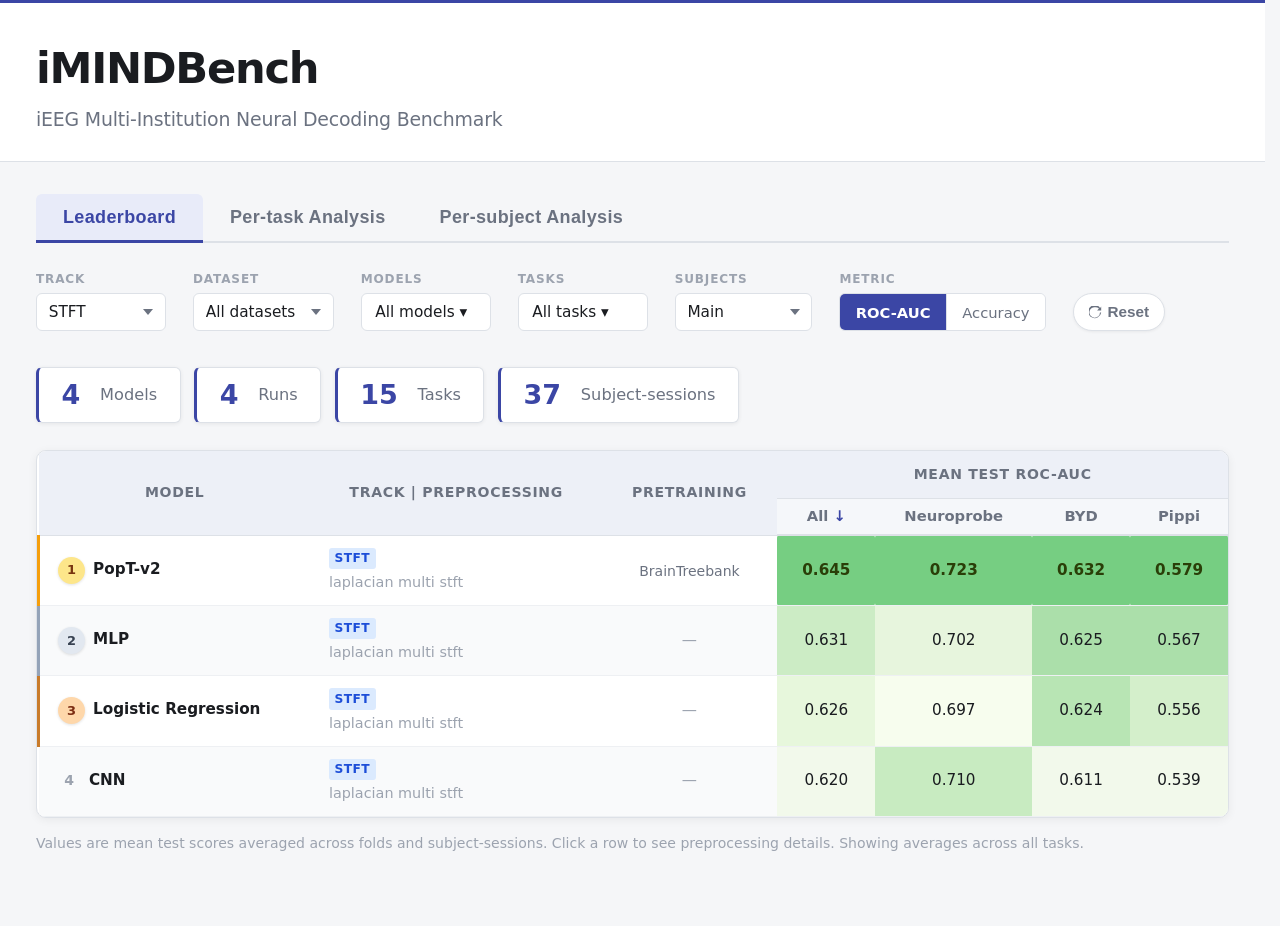
==== leaderboard/index.html @ 8179fd3a "First version" ====
<!DOCTYPE html>
<html lang="en">
<head>
  <meta charset="UTF-8" />
  <meta name="viewport" content="width=device-width, initial-scale=1.0" />
  <meta name="theme-color" content="#3b46a5" />
  <title>iMINDBench</title>
  <link rel="stylesheet" href="style.css" />
</head>
<body>

  <!-- ===== HEADER ===== -->
  <header class="site-header">
    <div class="header-inner">
      <a class="site-home-link" href="/" aria-label="Return to the iMINDBench homepage">
        <h1 class="site-title">iMINDBench</h1>
        <p class="site-subtitle">
          iEEG Multi-Institution Neural Decoding Benchmark
        </p>
      </a>
    </div>
  </header>

  <!-- ===== MAIN ===== -->
  <main class="main-content">

    <!-- Tab switcher -->
    <div class="tab-bar" role="tablist">
      <button class="tab-btn active" data-tab="leaderboard" role="tab" aria-selected="true">
        Leaderboard
      </button>
      <button class="tab-btn" data-tab="analysis" role="tab" aria-selected="false">
        Per-task Analysis
      </button>
      <button class="tab-btn" data-tab="subjects" role="tab" aria-selected="false">
        Per-subject Analysis
      </button>
    </div>

    <!-- ===== SHARED FILTER BAR ===== -->
    <section class="filter-bar" aria-label="Filters">
      <div class="filter-group">
        <label class="filter-label" for="filter-track">Track</label>
        <select id="filter-track" class="filter-select">
          <option value="all">All tracks</option>
          <option value="STFT">STFT</option>
          <option value="WAV">WAV</option>
          <option value="Other">Other</option>
        </select>
      </div>

      <div class="filter-group">
        <label class="filter-label" for="filter-dataset">Dataset</label>
        <select id="filter-dataset" class="filter-select">
          <option value="all">All datasets</option>
        </select>
      </div>

      <div class="filter-group" id="model-filter-group">
        <label class="filter-label">Models</label>
        <div class="multiselect" id="model-multiselect">
          <button class="multiselect-btn" id="model-ms-btn" type="button">All models ▾</button>
          <div class="multiselect-panel hidden" id="model-ms-panel">
            <label class="ms-option ms-all">
              <input type="checkbox" id="ms-all-models" checked> All models
            </label>
            <div class="ms-divider"></div>
            <div id="model-ms-list"></div>
          </div>
        </div>
      </div>

      <div class="filter-group" id="task-filter-group">
        <label class="filter-label">Tasks</label>
        <div class="multiselect" id="task-multiselect">
          <button class="multiselect-btn" id="task-ms-btn" type="button">All tasks ▾</button>
          <div class="multiselect-panel hidden" id="task-ms-panel">
            <label class="ms-option ms-all">
              <input type="checkbox" id="ms-all-tasks" checked> All tasks
            </label>
            <div class="ms-divider"></div>
            <div id="task-ms-list"></div>
          </div>
        </div>
      </div>

      <div class="filter-group">
        <label class="filter-label" for="filter-decodable">Subjects</label>
        <select id="filter-decodable" class="filter-select">
          <option value="all">All subjects</option>
          <option value="resolved">Main</option>
          <option value="unresolved">Challenge</option>
        </select>
      </div>

      <div class="filter-group metric-toggle-group">
        <span class="filter-label">Metric</span>
        <div class="toggle-btn-group" role="group" aria-label="Metric">
          <button class="toggle-btn active" data-metric="roc_auc">ROC-AUC</button>
          <button class="toggle-btn" data-metric="accuracy">Accuracy</button>
        </div>
      </div>

      <div class="filter-group" style="justify-content:flex-end;margin-top:auto">
        <button id="reset-filters" class="reset-btn" type="button" title="Reset all filters to defaults">
          <svg width="13" height="13" viewBox="0 0 16 16" fill="none" xmlns="http://www.w3.org/2000/svg" aria-hidden="true" style="flex-shrink:0">
            <path d="M13.65 2.35A8 8 0 1 0 15 8h-1.5A6.5 6.5 0 1 1 8 1.5a6.46 6.46 0 0 1 4.24 1.59L10 5.5h5v-5l-1.35 1.85z" fill="currentColor"/>
          </svg>
          Reset
        </button>
      </div>
    </section>

    <!-- ===== SUMMARY CARDS ===== -->
    <section class="summary-cards" aria-label="Summary">
      <div class="card">
        <span class="card-value" id="summary-models">—</span>
        <span class="card-label">Models</span>
      </div>
      <div class="card">
        <span class="card-value" id="summary-runs">—</span>
        <span class="card-label">Runs</span>
      </div>
      <div class="card">
        <span class="card-value" id="summary-tasks">—</span>
        <span class="card-label">Tasks</span>
      </div>
      <div class="card">
        <span class="card-value" id="summary-subjects">—</span>
        <span class="card-label">Subject-sessions</span>
      </div>
    </section>

    <!-- ===== LEADERBOARD TAB ===== -->
    <div id="tab-leaderboard" class="tab-panel active" role="tabpanel">
      <div class="table-wrapper">
        <div id="table-container">
          <div class="empty-state" id="table-empty">
            <p>Loading data&hellip;</p>
          </div>
        </div>
      </div>
      <p class="table-note">
        Values are mean test scores averaged across folds and subject-sessions.
        Click a row to see preprocessing details.
        <span id="task-scope-note"></span>
      </p>
    </div>

    <!-- ===== ANALYSIS TAB ===== -->
    <div id="tab-analysis" class="tab-panel" role="tabpanel">
      <div id="charts-container">
        <div class="empty-state" id="charts-empty">
          <p>Loading data&hellip;</p>
        </div>
      </div>
      <p class="table-note">
        Bars show mean test score &plusmn; standard error across subject-sessions and folds.
        Dashed lines show the STFT reference roofline per task.
        Dotted line at 0.5 is chance level.
      </p>
    </div>

    <!-- ===== SUBJECTS TAB ===== -->
    <div id="tab-subjects" class="tab-panel" role="tabpanel">
      <div id="subject-charts-container">
        <div class="empty-state">
          <p>Loading data&hellip;</p>
        </div>
      </div>
      <p class="table-note">
        Bars show mean test score &plusmn; standard error across all tasks and folds for each subject-session.
        Dotted line at 0.5 is chance level.
      </p>
    </div>

  </main>

  <!-- ===== CONFIG MODAL ===== -->
  <div id="modal-overlay" class="modal-overlay hidden" role="dialog" aria-modal="true" aria-labelledby="modal-title">
    <div class="modal-card">
      <button class="modal-close" id="modal-close" aria-label="Close">&times;</button>
      <h2 class="modal-title" id="modal-title">Run Details</h2>
      <div id="modal-body" class="modal-body"></div>
    </div>
  </div>

  <!-- App logic loads checked-in data artifacts over HTTP. -->
  <script src="app.js"></script>

</body>
</html>
---- leaderboard/style.css ----
/* ============================================================
   NeuroprobeV2 Leaderboard — style.css
   ============================================================ */

/* --- Design tokens --- */
:root {
  --accent:        #3b46a5;
  --accent-light:  #e8ebf9;
  --accent-dark:   #1f1a60;
  --bg:            #f5f6f8;
  --surface:       #ffffff;
  --border:        #dde1e7;
  --border-light:  #eef0f3;
  --text:          #1a1c20;
  --text-muted:    #6b7280;
  --text-faint:    #9ca3af;
  --row-alt:       #f9fafb;
  --row-hover:     #edf0fc;
  --best:          #dff0b0;
  --best-text:     #2a3e08;
  --shadow-sm:     0 1px 4px rgba(0,0,0,.07);
  --shadow-md:     0 4px 20px rgba(0,0,0,.10);
  --shadow-lg:     0 8px 40px rgba(0,0,0,.13);
  --radius:        6px;
  --radius-lg:     10px;
  --font:          system-ui, -apple-system, BlinkMacSystemFont, "Segoe UI", Arial, sans-serif;
  --font-mono:     "SFMono-Regular", "Consolas", "Liberation Mono", monospace;
}

/* --- Reset & base --- */
*, *::before, *::after { box-sizing: border-box; margin: 0; padding: 0; }

html { font-size: 18px; scrollbar-gutter: stable; }

body {
  font-family: var(--font);
  color: var(--text);
  background: var(--bg);
  line-height: 1.55;
  -webkit-font-smoothing: antialiased;
  -moz-osx-font-smoothing: grayscale;
  text-rendering: optimizeLegibility;
}

/* ============================================================
   HEADER
   ============================================================ */

.site-header {
  background: var(--surface);
  border-top: 3px solid var(--accent);
  border-bottom: 1px solid var(--border);
  padding: 1.75rem 0 1.5rem;
}

.header-inner {
  max-width: 1440px;
  margin: 0 auto;
  padding: 0 2rem;
}

.site-title {
  font-size: 2.4rem;
  font-weight: 800;
  letter-spacing: -0.03em;
  color: var(--text);
  margin-bottom: 0.25rem;
}

.site-home-link {
  all: unset;
  display: inline-block;
  color: inherit;
  cursor: pointer;
}

.site-home-link:focus-visible {
  border-radius: 3px;
  outline: 3px solid var(--accent);
  outline-offset: 4px;
}

.site-subtitle {
  font-size: 1.05rem;
  color: var(--text-muted);
  line-height: 1.4;
  letter-spacing: -0.01em;
}

/* ============================================================
   MAIN LAYOUT
   ============================================================ */

.main-content {
  max-width: 1440px;
  margin: 0 auto;
  padding: 0 2rem 4rem;
}

/* ============================================================
   TAB BAR
   ============================================================ */

.tab-bar {
  display: flex;
  gap: 0;
  border-bottom: 2px solid var(--border);
  margin: 1.8rem 0 0;
}

.tab-bar {
  display: flex;
  gap: 0;
  border-bottom: 2.5px solid var(--border);
  margin: 1.8rem 0 0;
}

.tab-btn {
  display: inline-flex;
  align-items: center;
  gap: 0.45em;
  background: none;
  border: none;
  border-bottom: 3px solid transparent;
  margin-bottom: -2.5px;
  padding: 0.7rem 1.5rem;
  font-size: 1rem;
  font-weight: 700;
  letter-spacing: 0.02em;
  color: var(--text-muted);
  cursor: pointer;
  transition: color 0.15s, border-color 0.15s, background 0.15s;
  border-radius: 6px 6px 0 0;
}

.tab-btn:hover {
  color: var(--text);
  background: var(--accent-light);
}

.tab-btn.active {
  color: var(--accent);
  border-bottom-color: var(--accent);
  background: var(--accent-light);
}

/* ============================================================
   FILTER BAR
   ============================================================ */

.filter-bar {
  display: flex;
  flex-wrap: wrap;
  gap: 0.75rem 1.5rem;
  align-items: flex-end;
  padding: 1.5rem 0 0.75rem;
}

.filter-group {
  display: flex;
  flex-direction: column;
  gap: 0.25rem;
}

.filter-label {
  font-size: 0.67rem;
  font-weight: 700;
  letter-spacing: 0.07em;
  text-transform: uppercase;
  color: var(--text-faint);
}

.filter-select {
  height: 2.1rem;
  padding: 0 2rem 0 0.65rem;
  border: 1px solid var(--border);
  border-radius: var(--radius);
  background: var(--surface) url("data:image/svg+xml,%3Csvg xmlns='http://www.w3.org/2000/svg' width='10' height='6' viewBox='0 0 10 6'%3E%3Cpath d='M0 0l5 6 5-6z' fill='%236b7280'/%3E%3C/svg%3E") no-repeat right 0.65rem center;
  -webkit-appearance: none;
  appearance: none;
  color: var(--text);
  font-size: 0.85rem;
  font-family: var(--font);
  cursor: pointer;
  min-width: 130px;
}

.filter-select:focus {
  outline: 2px solid var(--accent);
  outline-offset: 1px;
  border-color: transparent;
}

.metric-toggle-group { flex-direction: column; gap: 0.25rem; }

.toggle-btn-group {
  display: flex;
  border: 1px solid var(--border);
  border-radius: var(--radius);
  overflow: hidden;
  height: 2.1rem;
}

.toggle-btn {
  background: var(--surface);
  border: none;
  padding: 0 0.85rem;
  font-size: 0.82rem;
  font-family: var(--font);
  color: var(--text-muted);
  cursor: pointer;
  transition: background 0.12s, color 0.12s;
  border-right: 1px solid var(--border);
}

.toggle-btn:last-child { border-right: none; }

.toggle-btn.active {
  background: var(--accent);
  color: #fff;
  font-weight: 600;
}

.toggle-btn:hover:not(.active) {
  background: var(--accent-light);
  color: var(--accent-dark);
}

.reset-btn {
  display: inline-flex;
  align-items: center;
  gap: 0.35em;
  height: 2.1rem;
  padding: 0 1em;
  font-size: 0.85rem;
  font-weight: 600;
  border: 1.5px solid var(--border);
  border-radius: 999px;
  background: var(--surface);
  color: var(--text-muted);
  cursor: pointer;
  transition: border-color 0.15s, color 0.15s, background 0.15s, box-shadow 0.15s;
  white-space: nowrap;
  box-shadow: 0 1px 3px rgba(0,0,0,.06);
  align-self: flex-end;
}
.reset-btn:hover {
  border-color: var(--accent);
  color: var(--accent);
  background: var(--accent-light);
  box-shadow: 0 2px 8px rgba(0,0,0,.10);
}

/* ============================================================
   SUMMARY CARDS
   ============================================================ */

.summary-cards {
  display: flex;
  gap: 0.75rem;
  flex-wrap: wrap;
  margin: 1.25rem 0 1.5rem;
}

.card {
  background: var(--surface);
  border: 1px solid var(--border);
  border-left: 3px solid var(--accent);
  border-radius: var(--radius);
  padding: 0.75rem 1.25rem;
  display: flex;
  flex-direction: row;
  gap: 1.1rem;
  min-width: 110px;
  box-shadow: var(--shadow-sm);
  align-items: center;
}

.card-value {
  font-size: 1.5rem;
  font-weight: 700;
  color: var(--accent);
  line-height: 1;
}

.card-label {
  font-size: 0.9rem;
  color: var(--text-muted);
  font-weight: 500;
  line-height: 1;
}

/* ============================================================
   TAB PANELS
   ============================================================ */

.tab-panel { display: none; }
.tab-panel.active { display: block; }

/* ============================================================
   TABLE
   ============================================================ */

.table-wrapper {
  overflow-x: auto;
  border: 1px solid var(--border);
  border-radius: var(--radius-lg);
  box-shadow: 0 2px 10px rgba(0,0,0,.06);
  background: var(--surface);
}

#table-container table {
  width: 100%;
  border-collapse: collapse;
  font-size: 0.845rem;
}

#table-container thead {
  position: sticky;
  top: 0;
  z-index: 2;
}

#table-container thead tr:first-child th {
  background: #edf0f7;
  color: var(--text-muted);
  font-size: 0.78rem;
  font-weight: 700;
  letter-spacing: 0.05em;
  text-transform: uppercase;
  padding: 0.7rem 1rem;
  border-bottom: 1px solid var(--border);
  white-space: nowrap;
}

/* second header row (dataset group labels) */
#table-container thead tr:nth-child(2) th {
  background: #f5f7fa;
  font-size: 0.82rem;
  font-weight: 600;
  color: var(--text-muted);
  padding: 0.35rem 1rem;
  border-bottom: 2px solid var(--border);
  text-align: center;
  white-space: nowrap;
}

/* Header cells share the column width negotiation, so the numeric headers
   need the same floor as their cells or the column can still collapse. */
#table-container thead tr:nth-child(2) th { min-width: 4.5rem; }
#table-container thead tr:first-child th:nth-child(1) { min-width: 9rem; max-width: 13rem; }
#table-container thead tr:first-child th:nth-child(2) { min-width: 8rem; max-width: 15rem; }
#table-container thead tr:first-child th:nth-child(3) { min-width: 7.5rem; max-width: 12rem; }

#table-container th[data-sort] { cursor: pointer; user-select: none; }
#table-container th[data-sort]:hover { background: var(--accent-light); color: var(--accent-dark); }
#table-container th.sorted-asc::after  { content: " ↑"; color: var(--accent); }
#table-container th.sorted-desc::after { content: " ↓"; color: var(--accent); }

#table-container tbody tr {
  border-bottom: 1px solid var(--border-light);
  transition: background 0.1s;
  cursor: pointer;
}

#table-container tbody tr:nth-child(even) { background: var(--row-alt); }
#table-container tbody tr:hover { background: var(--row-hover); }

#table-container td {
  padding: 0.65rem 1rem;
  white-space: nowrap;
}

/* Column sizing.
   The table is auto-layout inside a horizontally scrollable wrapper, so
   without bounds a single long value -- a run name, or a long "pretrained
   on" string -- wins the width negotiation and squeezes every numeric
   column to nothing. Text columns get a min/max range and wrap inside it;
   numeric columns get a floor they cannot be pushed below. */

/* First two columns: model name + track */
#table-container td:first-child {
  font-weight: 600;
  color: var(--text);
  white-space: normal;
  min-width: 9rem;
  max-width: 13rem;
  overflow-wrap: break-word;
}

#table-container td:nth-child(2) {
  font-size: 0.78rem;
  color: var(--text-muted);
  white-space: normal;
  min-width: 8rem;
  max-width: 15rem;
  overflow-wrap: break-word;
}

/* Numeric cells: never let a wide text column collapse these. */
#table-container td.num-cell {
  text-align: center;
  font-variant-numeric: tabular-nums;
  min-width: 4.5rem;
}

/* Best value highlight */
#table-container td.best-cell {
  background: var(--best);
  color: var(--best-text);
  font-weight: 700;
  border-radius: 3px;
}

/* Rank badge */
.rank-badge {
  display: inline-flex;
  align-items: center;
  justify-content: center;
  width: 1.5rem;
  height: 1.5rem;
  border-radius: 50%;
  font-size: 0.72rem;
  font-weight: 700;
  margin-right: 0.45rem;
  flex-shrink: 0;
  box-shadow: 0 1px 3px rgba(0,0,0,.12);
}
.rank-1 { background: #fde68a; color: #78350f; }
.rank-2 { background: #e2e8f0; color: #374151; }
.rank-3 { background: #fed7aa; color: #7c2d12; }

.track-badge {
  display: inline-block;
  font-size: 0.68rem;
  font-weight: 700;
  letter-spacing: 0.04em;
  padding: 0.1em 0.45em;
  border-radius: 3px;
  vertical-align: middle;
  margin-right: 0.3rem;
}
.track-stft { background: #dbeafe; color: #1d4ed8; }
.track-wav  { background: #fef3c7; color: #92400e; }
/* Violet keeps the third track distinct from the STFT and WAV badges. */
.track-other { background: #ede9fe; color: #6d28d9; }

/* Pretraining column. Bounded and wrapping: `pretrained_on` is free text
   from a submission file and can be arbitrarily long. */
#table-container td.pretrain-cell {
  text-align: center;
  white-space: normal;
  min-width: 7.5rem;
  max-width: 12rem;
  overflow-wrap: break-word;
}
.pretrain-yes  { color: #16a34a; font-weight: 700; }
.pretrain-no   { color: var(--text-faint); }
.pretrain-data { font-size: 0.78rem; color: var(--text-muted); display: block; margin-top: 0.15rem; }

/* Partial coverage warning asterisk */
.coverage-warn {
  display: inline-block;
  cursor: default;
  font-size: 0.85em;
  font-weight: 700;
  color: #dc2626;
  margin-left: 0.15em;
  vertical-align: super;
  line-height: 1;
}

/* Footnote below table / chart card */
.coverage-footnote {
  font-size: 0.78rem;
  color: var(--text-muted);
  margin-top: 0.75rem;
  padding: 0.5rem 0.75rem;
  border-left: 3px solid #dc2626;
  background: #fff5f5;
  border-radius: 0 4px 4px 0;
  line-height: 1.5;
}

/* Hidden utility (used for subject filter group) */
.hidden { display: none !important; }

/* Top-3 row left accent stripe */
#table-container tbody tr:has(.rank-1) td:first-child { border-left: 3px solid #f59e0b; }
#table-container tbody tr:has(.rank-2) td:first-child { border-left: 3px solid #94a3b8; }
#table-container tbody tr:has(.rank-3) td:first-child { border-left: 3px solid #c97b2a; }

.table-note {
  font-size: 0.78rem;
  color: var(--text-faint);
  margin-top: 0.85rem;
  line-height: 1.5;
}

/* ============================================================
   EMPTY / LOADING STATES
   ============================================================ */

.empty-state {
  padding: 3rem 2rem;
  text-align: center;
  color: var(--text-faint);
  font-size: 0.9rem;
}

.empty-state p { margin: 0; }

/* ============================================================
   CHARTS
   ============================================================ */

#charts-container {
  display: flex;
  flex-direction: column;
  gap: 2.5rem;
  margin-top: 0.5rem;
}

.chart-section {
  background: var(--surface);
  border: 1px solid var(--border);
  border-radius: var(--radius-lg);
  box-shadow: var(--shadow-sm);
  padding: 1.5rem 1.75rem 1.75rem;
}

.chart-section-title {
  font-size: 1.1rem;
  font-weight: 700;
  color: var(--text);
  padding-bottom: 0.55rem;
  border-bottom: 2px solid var(--border-light);
  margin-bottom: 0.5rem;
}

.chart-section-subtitle {
  font-size: 0.78rem;
  color: var(--text-faint);
  margin-bottom: 1rem;
}

.chart-body {
  display: flex;
  align-items: flex-start;
  overflow: hidden;
}

.chart-avg-panel {
  flex-shrink: 0;
  background: var(--surface);
  z-index: 2;
  position: relative;
}

.chart-avg-panel svg { display: block; }

.chart-scroll {
  overflow-x: auto;
  flex: 1;
  min-width: 0;
}

.chart-scroll svg {
  display: block;
  min-width: 700px;
}

/* Chart legend */
.chart-legend {
  display: flex;
  flex-wrap: wrap;
  gap: 0.5rem 1.2rem;
  margin-top: 0.85rem;
}

.legend-item {
  display: flex;
  align-items: center;
  gap: 0.4rem;
  font-size: 0.82rem;
  color: var(--text-muted);
}

.legend-clickable {
  padding: 0.15rem 0.4rem;
  border-radius: var(--radius);
  transition: background 0.1s, color 0.1s;
}
.legend-clickable:hover {
  background: var(--accent-light);
  color: var(--accent-dark);
}

.legend-swatch {
  width: 12px;
  height: 12px;
  border-radius: 3px;
  flex-shrink: 0;
}

.legend-roofline {
  width: 18px;
  height: 0;
  border-top: 2px dashed #888;
  flex-shrink: 0;
}

.legend-chance {
  width: 18px;
  height: 0;
  border-top: 1.5px dotted #bbb;
  flex-shrink: 0;
}

.chart-tooltip {
  position: fixed;
  background: rgba(18, 22, 38, 0.93);
  color: #fff;
  padding: 7px 12px;
  border-radius: 7px;
  font-size: 13px;
  line-height: 1.55;
  pointer-events: none;
  z-index: 9999;
  display: none;
  white-space: nowrap;
  box-shadow: 0 4px 18px rgba(0, 0, 0, 0.28);
  transition: opacity 0.08s;
}

/* ============================================================
   MODAL
   ============================================================ */

.modal-overlay {
  position: fixed;
  inset: 0;
  background: rgba(0, 0, 0, 0.35);
  display: flex;
  align-items: center;
  justify-content: center;
  z-index: 100;
  padding: 1rem;
  backdrop-filter: blur(2px);
}

.modal-overlay.hidden { display: none; }

.modal-card {
  background: var(--surface);
  border-radius: var(--radius-lg);
  box-shadow: var(--shadow-md);
  max-width: 700px;
  width: 100%;
  max-height: 80vh;
  overflow-y: auto;
  padding: 1.75rem 2rem;
  position: relative;
}

.modal-close {
  position: absolute;
  top: 1rem;
  right: 1rem;
  background: none;
  border: none;
  font-size: 1.3rem;
  line-height: 1;
  color: var(--text-muted);
  cursor: pointer;
  padding: 0.2rem 0.4rem;
  border-radius: var(--radius);
}

.modal-close:hover { background: var(--border-light); color: var(--text); }

.modal-title {
  font-size: 1.05rem;
  font-weight: 700;
  margin-bottom: 1.25rem;
  padding-right: 1.5rem;
}

.modal-body { font-size: 0.85rem; }

.modal-section { margin-bottom: 1.25rem; }

.modal-section-title {
  font-size: 0.7rem;
  font-weight: 600;
  letter-spacing: 0.04em;
  text-transform: uppercase;
  color: var(--text-muted);
  margin-bottom: 0.4rem;
}

.modal-kv-table {
  width: 100%;
  border-collapse: collapse;
}

.modal-kv-table tr td {
  padding: 0.25rem 0;
  vertical-align: top;
}

.modal-kv-table tr td:first-child {
  color: var(--text-muted);
  width: 40%;
  padding-right: 0.75rem;
  font-size: 0.82rem;
}

.modal-kv-table tr td:last-child {
  font-family: var(--font-mono);
  font-size: 0.8rem;
  word-break: break-word;
}

.chain-step {
  border: 1px solid var(--border-light);
  border-radius: var(--radius);
  padding: 0.45rem 0.65rem;
  margin-bottom: 0.4rem;
  font-family: var(--font-mono);
  font-size: 0.78rem;
  background: var(--row-alt);
}

.chain-step-name {
  font-weight: 600;
  color: var(--accent-dark);
  margin-bottom: 0.15rem;
}

.chain-step-params {
  color: var(--text-muted);
  line-height: 1.5;
}

.run-config-card {
  border: 1px solid var(--border);
  border-radius: calc(var(--radius) + 2px);
  background: var(--surface);
  margin-bottom: 0.7rem;
  overflow: hidden;
}

.run-config-summary {
  display: grid;
  grid-template-columns: minmax(0, 1fr) auto 1rem;
  align-items: center;
  gap: 0.75rem;
  padding: 0.75rem 0.85rem;
  cursor: pointer;
  user-select: none;
  list-style: none;
  transition: background 120ms ease;
}

.run-config-summary::-webkit-details-marker { display: none; }
.run-config-summary::marker { display: none; content: ""; }
.run-config-summary:hover { background: var(--row-alt); }
.run-config-summary:focus-visible {
  outline: 2px solid var(--accent);
  outline-offset: -2px;
}

.run-config-heading {
  min-width: 0;
  display: flex;
  flex-direction: column;
  gap: 0.12rem;
}

.run-config-title {
  color: var(--text);
  font-size: 0.83rem;
  font-weight: 700;
}

.run-config-subtitle {
  color: var(--text-muted);
  font-size: 0.75rem;
  white-space: nowrap;
  overflow: hidden;
  text-overflow: ellipsis;
}

.run-config-datasets {
  display: flex;
  justify-content: flex-end;
  flex-wrap: wrap;
  gap: 0.28rem;
}

.run-config-dataset {
  border: 1px solid var(--border-light);
  border-radius: 999px;
  background: var(--row-alt);
  color: var(--text-muted);
  padding: 0.12rem 0.42rem;
  font-size: 0.68rem;
  font-weight: 600;
  white-space: nowrap;
}

.run-config-chevron {
  width: 0.48rem;
  height: 0.48rem;
  border-right: 2px solid var(--text-muted);
  border-bottom: 2px solid var(--text-muted);
  transform: rotate(45deg) translate(-2px, -2px);
  transition: transform 140ms ease;
}

.run-config-card[open] > .run-config-summary {
  border-bottom: 1px solid var(--border-light);
  background: var(--row-alt);
}

.run-config-card[open] .run-config-chevron {
  transform: rotate(225deg) translate(-1px, -1px);
}

.run-config-content { padding: 0.65rem 0.85rem 0.75rem; }
.run-config-content .chain-step:last-child { margin-bottom: 0; }

/* ============================================================
   MULTI-SELECT DROPDOWN
   ============================================================ */

.multiselect { position: relative; }

.multiselect-btn {
  height: 2.1rem;
  padding: 0 0.75rem;
  border: 1px solid var(--border);
  border-radius: var(--radius);
  background: var(--surface);
  color: var(--text);
  font-size: 0.85rem;
  font-family: var(--font);
  cursor: pointer;
  white-space: nowrap;
  min-width: 130px;
  text-align: left;
}

.multiselect-btn:focus {
  outline: 2px solid var(--accent);
  outline-offset: 1px;
  border-color: transparent;
}

.multiselect-panel {
  position: absolute;
  top: calc(100% + 4px);
  left: 0;
  z-index: 20;
  background: var(--surface);
  border: 1px solid var(--border);
  border-radius: var(--radius);
  box-shadow: var(--shadow-md);
  min-width: 200px;
  max-height: 280px;
  overflow-y: auto;
  padding: 0.3rem 0 0.4rem;
}

.multiselect-panel.hidden { display: none; }

.ms-option {
  display: flex;
  align-items: center;
  gap: 0.5rem;
  padding: 0.3rem 0.8rem;
  cursor: pointer;
  font-size: 0.85rem;
  color: var(--text);
  user-select: none;
}

.ms-option:hover { background: var(--accent-light); }

.ms-all {
  font-weight: 600;
  color: var(--text-muted);
  font-size: 0.82rem;
}

.ms-divider {
  height: 1px;
  background: var(--border-light);
  margin: 0.3rem 0;
}

.ms-option input[type="checkbox"] {
  accent-color: var(--accent);
  width: 14px;
  height: 14px;
  flex-shrink: 0;
}

/* ============================================================
   RESPONSIVE
   ============================================================ */

@media (max-width: 768px) {
  .main-content { padding: 0 1rem 3rem; }
  .header-inner { padding: 0 1rem; }
  .site-title { font-size: 1.3rem; }
  .summary-cards { gap: 0.5rem; }
  .card { min-width: 90px; padding: 0.6rem 1rem; }
  .card-value { font-size: 1.25rem; }
  .filter-bar { gap: 0.6rem 1rem; }
  .modal-card { padding: 1.25rem 1.25rem; }
  .run-config-summary { grid-template-columns: minmax(0, 1fr) 1rem; }
  .run-config-datasets {
    grid-column: 1 / -1;
    grid-row: 2;
    justify-content: flex-start;
  }
  .run-config-chevron { grid-column: 2; grid-row: 1; }
}
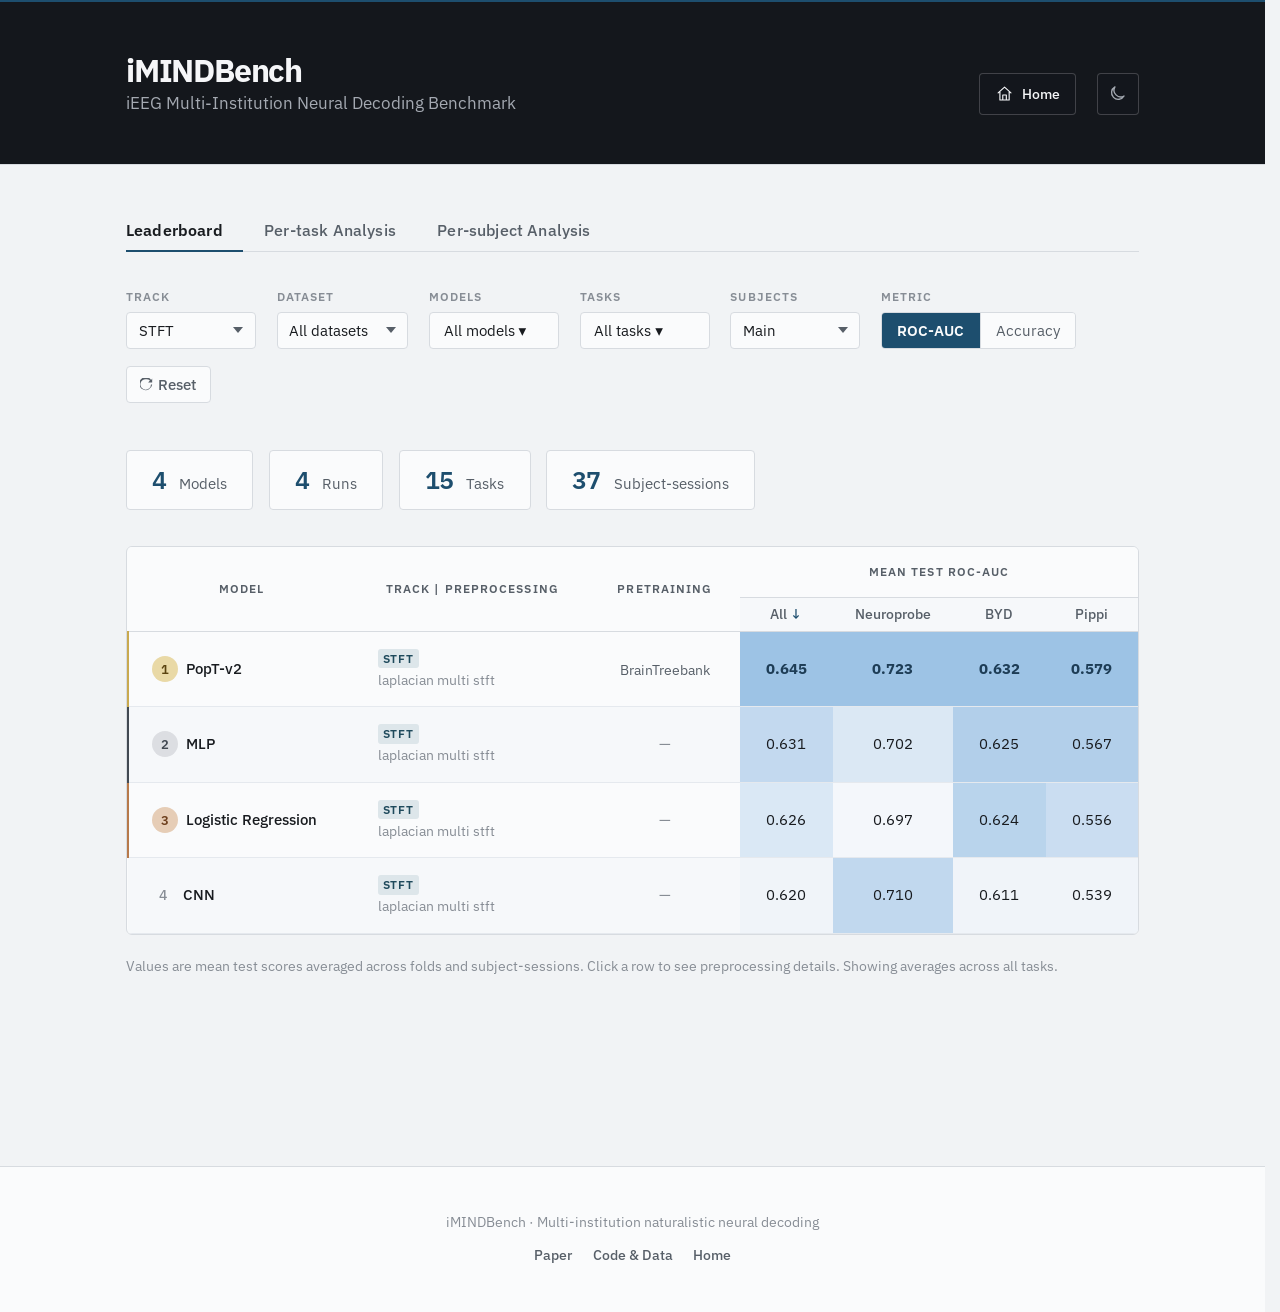
==== commit 289fbcc0: "Change site design Co-authored-by: Cursor <cursoragent@cursor.com>" ====
--- a/leaderboard/index.html
+++ b/leaderboard/index.html
@@ -3,9 +3,17 @@
 <head>
   <meta charset="UTF-8" />
   <meta name="viewport" content="width=device-width, initial-scale=1.0" />
-  <meta name="theme-color" content="#3b46a5" />
+  <meta name="theme-color" content="#f1f3f5" />
   <title>iMINDBench</title>
+  <link rel="preconnect" href="https://fonts.googleapis.com" />
+  <link rel="preconnect" href="https://fonts.gstatic.com" crossorigin />
+  <link
+    rel="stylesheet"
+    href="https://fonts.googleapis.com/css2?family=IBM+Plex+Mono:wght@400;500&family=IBM+Plex+Sans:wght@400;500;600;700&display=swap"
+  />
   <link rel="stylesheet" href="style.css" />
+  <link rel="stylesheet" href="../assets/theme.css" />
+  <script src="../assets/theme.js"></script>
 </head>
 <body>
 
@@ -18,6 +26,34 @@
           iEEG Multi-Institution Neural Decoding Benchmark
         </p>
       </a>
+      <div class="leaderboard-header-actions">
+        <!-- Hidden until the submission guide goes live.
+        <a
+          class="header-home-link header-home-link--primary"
+          href="submit.html"
+        >
+          <svg aria-hidden="true" viewBox="0 0 24 24">
+            <path d="M12 5v14M5 12h14" />
+          </svg>
+          Submit a model
+        </a>
+        -->
+        <a class="header-home-link" href="/">
+          <svg aria-hidden="true" viewBox="0 0 24 24">
+            <path d="m3 11 9-8 9 8M5.5 9.5V21h13V9.5M9.5 21v-7h5v7" />
+          </svg>
+          Home
+        </a>
+        <button class="theme-toggle" type="button" aria-label="Use dark mode" title="Use dark mode">
+          <svg class="theme-icon-moon" aria-hidden="true" viewBox="0 0 24 24">
+            <path d="M20.4 15.2A8.5 8.5 0 0 1 8.8 3.6 8.5 8.5 0 1 0 20.4 15.2Z" />
+          </svg>
+          <svg class="theme-icon-sun" aria-hidden="true" viewBox="0 0 24 24">
+            <circle cx="12" cy="12" r="3.5" />
+            <path d="M12 2v2M12 20v2M4.9 4.9l1.4 1.4M17.7 17.7l1.4 1.4M2 12h2M20 12h2M4.9 19.1l1.4-1.4M17.7 6.3l1.4-1.4" />
+          </svg>
+        </button>
+      </div>
     </div>
   </header>
 
@@ -149,7 +185,7 @@
 
     <!-- ===== ANALYSIS TAB ===== -->
     <div id="tab-analysis" class="tab-panel" role="tabpanel">
-      <div id="charts-container">
+      <div id="charts-container" class="charts-container">
         <div class="empty-state" id="charts-empty">
           <p>Loading data&hellip;</p>
         </div>
@@ -163,7 +199,7 @@
 
     <!-- ===== SUBJECTS TAB ===== -->
     <div id="tab-subjects" class="tab-panel" role="tabpanel">
-      <div id="subject-charts-container">
+      <div id="subject-charts-container" class="charts-container">
         <div class="empty-state">
           <p>Loading data&hellip;</p>
         </div>
@@ -175,6 +211,16 @@
     </div>
 
   </main>
+
+  <!-- ===== FOOTER ===== -->
+  <footer class="site-footer">
+    <p>iMINDBench &middot; Multi-institution naturalistic neural decoding</p>
+    <nav class="footer-links" aria-label="Footer">
+      <a href="https://arxiv.org/" target="_blank" rel="noopener noreferrer">Paper</a>
+      <a href="https://github.com/imindbench/iMINDBench" target="_blank" rel="noopener noreferrer">Code &amp; Data</a>
+      <a href="/">Home</a>
+    </nav>
+  </footer>
 
   <!-- ===== CONFIG MODAL ===== -->
   <div id="modal-overlay" class="modal-overlay hidden" role="dialog" aria-modal="true" aria-labelledby="modal-title">
--- a/leaderboard/style.css
+++ b/leaderboard/style.css
@@ -1,69 +1,43 @@
 /* ============================================================
-   NeuroprobeV2 Leaderboard — style.css
-   ============================================================ */
-
-/* --- Design tokens --- */
-:root {
-  --accent:        #3b46a5;
-  --accent-light:  #e8ebf9;
-  --accent-dark:   #1f1a60;
-  --bg:            #f5f6f8;
-  --surface:       #ffffff;
-  --border:        #dde1e7;
-  --border-light:  #eef0f3;
-  --text:          #1a1c20;
-  --text-muted:    #6b7280;
-  --text-faint:    #9ca3af;
-  --row-alt:       #f9fafb;
-  --row-hover:     #edf0fc;
-  --best:          #dff0b0;
-  --best-text:     #2a3e08;
-  --shadow-sm:     0 1px 4px rgba(0,0,0,.07);
-  --shadow-md:     0 4px 20px rgba(0,0,0,.10);
-  --shadow-lg:     0 8px 40px rgba(0,0,0,.13);
-  --radius:        6px;
-  --radius-lg:     10px;
-  --font:          system-ui, -apple-system, BlinkMacSystemFont, "Segoe UI", Arial, sans-serif;
-  --font-mono:     "SFMono-Regular", "Consolas", "Liberation Mono", monospace;
-}
+   iMINDBench Leaderboard — style.css
+   Palette, type and shared controls live in ../assets/theme.css.
+   ============================================================ */
 
 /* --- Reset & base --- */
 *, *::before, *::after { box-sizing: border-box; margin: 0; padding: 0; }
 
 html { font-size: 18px; scrollbar-gutter: stable; }
 
-body {
-  font-family: var(--font);
-  color: var(--text);
-  background: var(--bg);
-  line-height: 1.55;
-  -webkit-font-smoothing: antialiased;
-  -moz-osx-font-smoothing: grayscale;
-  text-rendering: optimizeLegibility;
-}
-
 /* ============================================================
    HEADER
    ============================================================ */
 
+/* Slim counterpart to the homepage masthead: same ink band, no activity
+   canvas, sized to stay out of the way of the table. */
 .site-header {
-  background: var(--surface);
-  border-top: 3px solid var(--accent);
+  overflow: hidden;
+  background: var(--masthead);
+  border-top: 2px solid var(--accent);
   border-bottom: 1px solid var(--border);
-  padding: 1.75rem 0 1.5rem;
+  padding: 2.9rem 0 2.7rem;
 }
 
 .header-inner {
-  max-width: 1440px;
+  display: flex;
+  align-items: flex-end;
+  justify-content: space-between;
+  gap: 2rem;
+  max-width: 1320px;
   margin: 0 auto;
-  padding: 0 2rem;
+  padding: 0 7rem;
 }
 
 .site-title {
-  font-size: 2.4rem;
-  font-weight: 800;
-  letter-spacing: -0.03em;
-  color: var(--text);
+  font-size: 1.75rem;
+  font-weight: 700;
+  letter-spacing: -0.038em;
+  line-height: 1.05;
+  color: var(--masthead-text);
   margin-bottom: 0.25rem;
 }
 
@@ -76,15 +50,69 @@
 
 .site-home-link:focus-visible {
   border-radius: 3px;
-  outline: 3px solid var(--accent);
+  outline: 2px solid var(--masthead-text);
   outline-offset: 4px;
 }
 
 .site-subtitle {
-  font-size: 1.05rem;
-  color: var(--text-muted);
+  font-size: 0.92rem;
+  color: var(--masthead-muted);
   line-height: 1.4;
-  letter-spacing: -0.01em;
+}
+
+.leaderboard-header-actions {
+  display: flex;
+  align-items: center;
+  gap: 1.15rem;
+}
+
+.header-home-link {
+  display: inline-flex;
+  align-items: center;
+  justify-content: center;
+  gap: 0.5rem;
+  min-height: 2.35rem;
+  padding: 0.4rem 0.85rem;
+  border: 1px solid var(--masthead-border);
+  border-radius: var(--radius);
+  color: var(--masthead-text);
+  background: var(--masthead-scrim);
+  font-size: 0.8rem;
+  font-weight: 500;
+  text-decoration: none;
+  transition: border-color 0.15s ease, background 0.15s ease, color 0.15s ease;
+}
+
+.header-home-link svg {
+  width: 0.95rem;
+  height: 0.95rem;
+  fill: none;
+  stroke: currentColor;
+  stroke-linecap: round;
+  stroke-linejoin: round;
+  stroke-width: 1.6;
+}
+
+.header-home-link:hover {
+  border-color: var(--masthead-text);
+  color: var(--masthead-text);
+  background: var(--masthead-hover);
+}
+
+/* Submitting a model is the action this page wants to encourage, so it carries
+   the masthead's only fill. */
+.header-home-link--primary {
+  padding: 0.4rem 1.15rem;
+  border-color: var(--masthead-text);
+  color: var(--masthead);
+  background: var(--masthead-text);
+  font-weight: 600;
+}
+
+.header-home-link--primary:hover {
+  border-color: var(--masthead-text);
+  color: var(--masthead);
+  background: #ffffff;
 }
 
 /* ============================================================
@@ -92,9 +120,9 @@
    ============================================================ */
 
 .main-content {
-  max-width: 1440px;
+  max-width: 1320px;
   margin: 0 auto;
-  padding: 0 2rem 4rem;
+  padding: 0 7rem 5rem;
 }
 
 /* ============================================================
@@ -104,15 +132,8 @@
 .tab-bar {
   display: flex;
   gap: 0;
-  border-bottom: 2px solid var(--border);
-  margin: 1.8rem 0 0;
-}
-
-.tab-bar {
-  display: flex;
-  gap: 0;
-  border-bottom: 2.5px solid var(--border);
-  margin: 1.8rem 0 0;
+  border-bottom: 1px solid var(--border);
+  margin: 2.4rem 0 0;
 }
 
 .tab-btn {
@@ -121,27 +142,29 @@
   gap: 0.45em;
   background: none;
   border: none;
-  border-bottom: 3px solid transparent;
-  margin-bottom: -2.5px;
-  padding: 0.7rem 1.5rem;
-  font-size: 1rem;
-  font-weight: 700;
-  letter-spacing: 0.02em;
+  border-bottom: 2px solid transparent;
+  margin-bottom: -1px;
+  padding: 0.6rem 1.15rem;
+  font-family: var(--font-sans);
+  font-size: 0.9rem;
+  font-weight: 500;
+  letter-spacing: 0.01em;
   color: var(--text-muted);
   cursor: pointer;
-  transition: color 0.15s, border-color 0.15s, background 0.15s;
-  border-radius: 6px 6px 0 0;
-}
+  transition: color 0.15s, border-color 0.15s;
+}
+
+.tab-btn:first-child { padding-left: 0; }
 
 .tab-btn:hover {
   color: var(--text);
-  background: var(--accent-light);
+  border-bottom-color: var(--border);
 }
 
 .tab-btn.active {
-  color: var(--accent);
+  color: var(--text);
   border-bottom-color: var(--accent);
-  background: var(--accent-light);
+  font-weight: 600;
 }
 
 /* ============================================================
@@ -151,9 +174,9 @@
 .filter-bar {
   display: flex;
   flex-wrap: wrap;
-  gap: 0.75rem 1.5rem;
+  gap: 0.9rem 1.15rem;
   align-items: flex-end;
-  padding: 1.5rem 0 0.75rem;
+  padding: 2rem 0 1rem;
 }
 
 .filter-group {
@@ -163,9 +186,9 @@
 }
 
 .filter-label {
-  font-size: 0.67rem;
-  font-weight: 700;
-  letter-spacing: 0.07em;
+  font-size: 0.65rem;
+  font-weight: 600;
+  letter-spacing: var(--tracking-label);
   text-transform: uppercase;
   color: var(--text-faint);
 }
@@ -175,14 +198,20 @@
   padding: 0 2rem 0 0.65rem;
   border: 1px solid var(--border);
   border-radius: var(--radius);
-  background: var(--surface) url("data:image/svg+xml,%3Csvg xmlns='http://www.w3.org/2000/svg' width='10' height='6' viewBox='0 0 10 6'%3E%3Cpath d='M0 0l5 6 5-6z' fill='%236b7280'/%3E%3C/svg%3E") no-repeat right 0.65rem center;
+  background: var(--surface) url("data:image/svg+xml,%3Csvg xmlns='http://www.w3.org/2000/svg' width='10' height='6' viewBox='0 0 10 6'%3E%3Cpath d='M0 0l5 6 5-6z' fill='%23575f68'/%3E%3C/svg%3E") no-repeat right 0.65rem center;
   -webkit-appearance: none;
   appearance: none;
   color: var(--text);
   font-size: 0.85rem;
-  font-family: var(--font);
+  font-family: var(--font-sans);
   cursor: pointer;
   min-width: 130px;
+}
+
+/* The chevron is a data URI, so it cannot inherit currentColor and has to
+   repeat the --text-muted value of each theme by hand. */
+:root[data-theme="dark"] .filter-select {
+  background-image: url("data:image/svg+xml,%3Csvg xmlns='http://www.w3.org/2000/svg' width='10' height='6' viewBox='0 0 10 6'%3E%3Cpath d='M0 0l5 6 5-6z' fill='%23a6acb4'/%3E%3C/svg%3E");
 }
 
 .filter-select:focus {
@@ -206,7 +235,7 @@
   border: none;
   padding: 0 0.85rem;
   font-size: 0.82rem;
-  font-family: var(--font);
+  font-family: var(--font-sans);
   color: var(--text-muted);
   cursor: pointer;
   transition: background 0.12s, color 0.12s;
@@ -217,7 +246,7 @@
 
 .toggle-btn.active {
   background: var(--accent);
-  color: #fff;
+  color: var(--accent-contrast);
   font-weight: 600;
 }
 
@@ -231,24 +260,23 @@
   align-items: center;
   gap: 0.35em;
   height: 2.1rem;
-  padding: 0 1em;
-  font-size: 0.85rem;
-  font-weight: 600;
-  border: 1.5px solid var(--border);
-  border-radius: 999px;
+  padding: 0 0.9em;
+  font-family: var(--font-sans);
+  font-size: 0.82rem;
+  font-weight: 500;
+  border: 1px solid var(--border);
+  border-radius: var(--radius);
   background: var(--surface);
   color: var(--text-muted);
   cursor: pointer;
-  transition: border-color 0.15s, color 0.15s, background 0.15s, box-shadow 0.15s;
+  transition: border-color 0.15s, color 0.15s, background 0.15s;
   white-space: nowrap;
-  box-shadow: 0 1px 3px rgba(0,0,0,.06);
   align-self: flex-end;
 }
 .reset-btn:hover {
   border-color: var(--accent);
   color: var(--accent);
   background: var(--accent-light);
-  box-shadow: 0 2px 8px rgba(0,0,0,.10);
 }
 
 /* ============================================================
@@ -257,36 +285,35 @@
 
 .summary-cards {
   display: flex;
-  gap: 0.75rem;
+  gap: 0.85rem;
   flex-wrap: wrap;
-  margin: 1.25rem 0 1.5rem;
+  margin: 1.6rem 0 2rem;
 }
 
 .card {
   background: var(--surface);
   border: 1px solid var(--border);
-  border-left: 3px solid var(--accent);
-  border-radius: var(--radius);
-  padding: 0.75rem 1.25rem;
+  border-radius: var(--radius);
+  padding: 0.9rem 1.4rem;
   display: flex;
   flex-direction: row;
-  gap: 1.1rem;
+  align-items: baseline;
+  gap: 0.7rem;
   min-width: 110px;
-  box-shadow: var(--shadow-sm);
-  align-items: center;
 }
 
 .card-value {
-  font-size: 1.5rem;
-  font-weight: 700;
+  font-size: 1.4rem;
+  font-weight: 600;
+  font-variant-numeric: tabular-nums;
+  letter-spacing: -0.02em;
   color: var(--accent);
   line-height: 1;
 }
 
 .card-label {
-  font-size: 0.9rem;
-  color: var(--text-muted);
-  font-weight: 500;
+  font-size: 0.82rem;
+  color: var(--text-muted);
   line-height: 1;
 }
 
@@ -305,14 +332,15 @@
   overflow-x: auto;
   border: 1px solid var(--border);
   border-radius: var(--radius-lg);
-  box-shadow: 0 2px 10px rgba(0,0,0,.06);
   background: var(--surface);
 }
 
 #table-container table {
   width: 100%;
   border-collapse: collapse;
-  font-size: 0.845rem;
+  font-size: 0.84rem;
+  line-height: 1.45;
+  font-variant-numeric: tabular-nums;
 }
 
 #table-container thead {
@@ -322,25 +350,25 @@
 }
 
 #table-container thead tr:first-child th {
-  background: #edf0f7;
-  color: var(--text-muted);
-  font-size: 0.78rem;
-  font-weight: 700;
-  letter-spacing: 0.05em;
+  background: var(--surface);
+  color: var(--text-muted);
+  font-size: 0.68rem;
+  font-weight: 600;
+  letter-spacing: var(--tracking-label);
   text-transform: uppercase;
-  padding: 0.7rem 1rem;
+  padding: 0.9rem 1.25rem;
   border-bottom: 1px solid var(--border);
   white-space: nowrap;
 }
 
 /* second header row (dataset group labels) */
 #table-container thead tr:nth-child(2) th {
-  background: #f5f7fa;
-  font-size: 0.82rem;
-  font-weight: 600;
+  background: var(--row-alt);
+  font-size: 0.78rem;
+  font-weight: 500;
   color: var(--text-muted);
   padding: 0.35rem 1rem;
-  border-bottom: 2px solid var(--border);
+  border-bottom: 1px solid var(--border);
   text-align: center;
   white-space: nowrap;
 }
@@ -353,7 +381,7 @@
 #table-container thead tr:first-child th:nth-child(3) { min-width: 7.5rem; max-width: 12rem; }
 
 #table-container th[data-sort] { cursor: pointer; user-select: none; }
-#table-container th[data-sort]:hover { background: var(--accent-light); color: var(--accent-dark); }
+#table-container th[data-sort]:hover { background: var(--accent-light); color: var(--accent); }
 #table-container th.sorted-asc::after  { content: " ↑"; color: var(--accent); }
 #table-container th.sorted-desc::after { content: " ↓"; color: var(--accent); }
 
@@ -367,7 +395,7 @@
 #table-container tbody tr:hover { background: var(--row-hover); }
 
 #table-container td {
-  padding: 0.65rem 1rem;
+  padding: 0.85rem 1.25rem;
   white-space: nowrap;
 }
 
@@ -380,7 +408,7 @@
 
 /* First two columns: model name + track */
 #table-container td:first-child {
-  font-weight: 600;
+  font-weight: 500;
   color: var(--text);
   white-space: normal;
   min-width: 9rem;
@@ -404,12 +432,12 @@
   min-width: 4.5rem;
 }
 
-/* Best value highlight */
+/* Best value highlight. The heat ramp already makes the column maximum the
+   darkest cell, so weight is enough to confirm it. */
 #table-container td.best-cell {
   background: var(--best);
   color: var(--best-text);
   font-weight: 700;
-  border-radius: 3px;
 }
 
 /* Rank badge */
@@ -417,33 +445,32 @@
   display: inline-flex;
   align-items: center;
   justify-content: center;
-  width: 1.5rem;
-  height: 1.5rem;
+  width: 1.45rem;
+  height: 1.45rem;
   border-radius: 50%;
-  font-size: 0.72rem;
-  font-weight: 700;
+  font-size: 0.7rem;
+  font-weight: 600;
   margin-right: 0.45rem;
   flex-shrink: 0;
-  box-shadow: 0 1px 3px rgba(0,0,0,.12);
-}
-.rank-1 { background: #fde68a; color: #78350f; }
-.rank-2 { background: #e2e8f0; color: #374151; }
-.rank-3 { background: #fed7aa; color: #7c2d12; }
+}
+.rank-1 { background: var(--rank-1-bg); color: var(--rank-1-text); }
+.rank-2 { background: var(--rank-2-bg); color: var(--rank-2-text); }
+.rank-3 { background: var(--rank-3-bg); color: var(--rank-3-text); }
 
 .track-badge {
   display: inline-block;
-  font-size: 0.68rem;
-  font-weight: 700;
-  letter-spacing: 0.04em;
+  font-size: 0.66rem;
+  font-weight: 600;
+  letter-spacing: 0.05em;
   padding: 0.1em 0.45em;
   border-radius: 3px;
   vertical-align: middle;
   margin-right: 0.3rem;
 }
-.track-stft { background: #dbeafe; color: #1d4ed8; }
-.track-wav  { background: #fef3c7; color: #92400e; }
+.track-stft { background: var(--track-stft-bg); color: var(--track-stft-text); }
+.track-wav  { background: var(--track-wav-bg); color: var(--track-wav-text); }
 /* Violet keeps the third track distinct from the STFT and WAV badges. */
-.track-other { background: #ede9fe; color: #6d28d9; }
+.track-other { background: var(--track-other-bg); color: var(--track-other-text); }
 
 /* Pretraining column. Bounded and wrapping: `pretrained_on` is free text
    from a submission file and can be arbitrarily long. */
@@ -454,7 +481,7 @@
   max-width: 12rem;
   overflow-wrap: break-word;
 }
-.pretrain-yes  { color: #16a34a; font-weight: 700; }
+.pretrain-yes  { color: var(--positive); font-weight: 600; }
 .pretrain-no   { color: var(--text-faint); }
 .pretrain-data { font-size: 0.78rem; color: var(--text-muted); display: block; margin-top: 0.15rem; }
 
@@ -464,7 +491,7 @@
   cursor: default;
   font-size: 0.85em;
   font-weight: 700;
-  color: #dc2626;
+  color: var(--warn);
   margin-left: 0.15em;
   vertical-align: super;
   line-height: 1;
@@ -476,9 +503,9 @@
   color: var(--text-muted);
   margin-top: 0.75rem;
   padding: 0.5rem 0.75rem;
-  border-left: 3px solid #dc2626;
-  background: #fff5f5;
-  border-radius: 0 4px 4px 0;
+  border-left: 2px solid var(--warn);
+  background: var(--row-alt);
+  border-radius: 0 var(--radius) var(--radius) 0;
   line-height: 1.5;
 }
 
@@ -486,14 +513,14 @@
 .hidden { display: none !important; }
 
 /* Top-3 row left accent stripe */
-#table-container tbody tr:has(.rank-1) td:first-child { border-left: 3px solid #f59e0b; }
-#table-container tbody tr:has(.rank-2) td:first-child { border-left: 3px solid #94a3b8; }
-#table-container tbody tr:has(.rank-3) td:first-child { border-left: 3px solid #c97b2a; }
+#table-container tbody tr:has(.rank-1) td:first-child { border-left: 2px solid var(--rank-1-rule); }
+#table-container tbody tr:has(.rank-2) td:first-child { border-left: 2px solid var(--rank-2-text); }
+#table-container tbody tr:has(.rank-3) td:first-child { border-left: 2px solid var(--rank-3-rule); }
 
 .table-note {
   font-size: 0.78rem;
   color: var(--text-faint);
-  margin-top: 0.85rem;
+  margin-top: 1.2rem;
   line-height: 1.5;
 }
 
@@ -514,27 +541,29 @@
    CHARTS
    ============================================================ */
 
-#charts-container {
+.charts-container {
   display: flex;
   flex-direction: column;
-  gap: 2.5rem;
+  gap: 1.5rem;
   margin-top: 0.5rem;
 }
+
 
 .chart-section {
   background: var(--surface);
   border: 1px solid var(--border);
   border-radius: var(--radius-lg);
-  box-shadow: var(--shadow-sm);
   padding: 1.5rem 1.75rem 1.75rem;
+  /* margin-bottom: 10px; */
 }
 
 .chart-section-title {
-  font-size: 1.1rem;
-  font-weight: 700;
+  font-size: 1.02rem;
+  font-weight: 600;
+  letter-spacing: -0.018em;
   color: var(--text);
   padding-bottom: 0.55rem;
-  border-bottom: 2px solid var(--border-light);
+  border-bottom: 1px solid var(--border);
   margin-bottom: 0.5rem;
 }
 
@@ -548,6 +577,8 @@
   display: flex;
   align-items: flex-start;
   overflow: hidden;
+  border-radius: var(--radius);
+  background: var(--surface);
 }
 
 .chart-avg-panel {
@@ -556,6 +587,21 @@
   z-index: 2;
   position: relative;
 }
+
+/* app.js tags the generated SVG elements with these classes instead of baking
+   in hex values, so the charts follow the theme without being redrawn. Bar
+   fills stay fixed: they encode model identity and must not shift with theme. */
+.chart-grid { stroke: var(--chart-grid); }
+.chart-axis { stroke: var(--chart-axis); }
+.chart-chance { stroke: var(--chart-chance); }
+.chart-roofline { stroke: var(--chart-roofline); }
+.chart-se { stroke: var(--chart-se); }
+.chart-divider { stroke: var(--chart-divider); }
+.chart-avg-grid { stroke: var(--chart-avg-grid); }
+.chart-avg-bg { fill: var(--chart-avg-bg); }
+.chart-tick { fill: var(--chart-tick); }
+.chart-tick-y { fill: var(--chart-tick-muted); }
+.chart-label { fill: var(--chart-label); }
 
 .chart-avg-panel svg { display: block; }
 
@@ -593,7 +639,7 @@
 }
 .legend-clickable:hover {
   background: var(--accent-light);
-  color: var(--accent-dark);
+  color: var(--accent);
 }
 
 .legend-swatch {
@@ -606,30 +652,31 @@
 .legend-roofline {
   width: 18px;
   height: 0;
-  border-top: 2px dashed #888;
+  border-top: 2px dashed var(--text-muted);
   flex-shrink: 0;
 }
 
 .legend-chance {
   width: 18px;
   height: 0;
-  border-top: 1.5px dotted #bbb;
+  border-top: 1.5px dotted var(--text-faint);
   flex-shrink: 0;
 }
 
 .chart-tooltip {
   position: fixed;
-  background: rgba(18, 22, 38, 0.93);
-  color: #fff;
+  background: rgba(18, 22, 28, 0.94);
+  color: var(--masthead-text);
   padding: 7px 12px;
-  border-radius: 7px;
+  border-radius: var(--radius);
+  font-family: var(--font-sans);
   font-size: 13px;
   line-height: 1.55;
   pointer-events: none;
   z-index: 9999;
   display: none;
   white-space: nowrap;
-  box-shadow: 0 4px 18px rgba(0, 0, 0, 0.28);
+  box-shadow: var(--shadow-md);
   transition: opacity 0.08s;
 }
 
@@ -680,8 +727,8 @@
 .modal-close:hover { background: var(--border-light); color: var(--text); }
 
 .modal-title {
-  font-size: 1.05rem;
-  font-weight: 700;
+  font-size: 1.1rem;
+  font-weight: 600;
   margin-bottom: 1.25rem;
   padding-right: 1.5rem;
 }
@@ -691,9 +738,9 @@
 .modal-section { margin-bottom: 1.25rem; }
 
 .modal-section-title {
-  font-size: 0.7rem;
-  font-weight: 600;
-  letter-spacing: 0.04em;
+  font-size: 0.68rem;
+  font-weight: 600;
+  letter-spacing: var(--tracking-label);
   text-transform: uppercase;
   color: var(--text-muted);
   margin-bottom: 0.4rem;
@@ -781,7 +828,7 @@
 .run-config-title {
   color: var(--text);
   font-size: 0.83rem;
-  font-weight: 700;
+  font-weight: 600;
 }
 
 .run-config-subtitle {
@@ -845,7 +892,7 @@
   background: var(--surface);
   color: var(--text);
   font-size: 0.85rem;
-  font-family: var(--font);
+  font-family: var(--font-sans);
   cursor: pointer;
   white-space: nowrap;
   min-width: 130px;
@@ -908,12 +955,148 @@
 }
 
 /* ============================================================
+   SUBMIT PAGE
+   ============================================================ */
+
+/* submit.html is prose on the leaderboard chrome, so it needs a measure and
+   heading rhythm that the table page has no use for. */
+/* Margin rather than padding-top: the responsive rules below reset the
+   .main-content padding shorthand. */
+.submit-page {
+  max-width: 46rem;
+  margin-top: 3rem;
+}
+
+.submit-page h2 {
+  font-size: 1.5rem;
+  margin-bottom: 0.9rem;
+}
+
+.submit-page h3 {
+  font-size: 1.05rem;
+  margin-bottom: 0.6rem;
+}
+
+.submit-page p {
+  color: var(--text-muted);
+  font-size: 0.92rem;
+  margin-bottom: 0.9rem;
+}
+
+.submit-section {
+  margin-top: 2.6rem;
+  padding-top: 2.1rem;
+  border-top: 1px solid var(--border-light);
+}
+
+.submit-page code {
+  padding: 0.1rem 0.3rem;
+  border-radius: 3px;
+  background: var(--accent-light);
+  color: var(--text);
+  font-family: var(--font-mono);
+  font-size: 0.84em;
+}
+
+.submit-page pre {
+  overflow-x: auto;
+  margin-bottom: 1rem;
+  padding: 0.95rem 1.1rem;
+  border: 1px solid var(--border);
+  border-radius: var(--radius);
+  background: var(--surface);
+  line-height: 1.55;
+}
+
+.submit-page pre code {
+  padding: 0;
+  background: none;
+  font-size: 0.8rem;
+}
+
+.submit-list {
+  margin: 0 0 1rem 1.1rem;
+  color: var(--text-muted);
+  font-size: 0.92rem;
+}
+
+.submit-page .submit-note {
+  font-size: 0.84rem;
+  color: var(--text-faint);
+}
+
+.submit-cta-row {
+  display: flex;
+  align-items: center;
+  flex-wrap: wrap;
+  gap: 0.8rem 1.3rem;
+  margin-top: 1.4rem;
+}
+
+.submit-cta {
+  display: inline-flex;
+  align-items: center;
+  gap: 0.5rem;
+  padding: 0.55rem 1.2rem;
+  border: 1px solid var(--accent);
+  border-radius: var(--radius);
+  color: var(--accent-contrast);
+  background: var(--accent);
+  font-size: 0.86rem;
+  font-weight: 600;
+  text-decoration: none;
+  transition: background 0.15s ease, border-color 0.15s ease;
+}
+
+.submit-cta:hover {
+  border-color: var(--accent-dark);
+  color: var(--accent-contrast);
+  background: var(--accent-dark);
+}
+
+.submit-cta svg {
+  width: 0.95rem;
+  height: 0.95rem;
+  fill: none;
+  stroke: currentColor;
+  stroke-linecap: round;
+  stroke-linejoin: round;
+  stroke-width: 1.8;
+}
+
+.submit-cta-secondary {
+  font-size: 0.84rem;
+  font-weight: 500;
+}
+
+/* ============================================================
+   FOOTER
+   ============================================================ */
+
+/* The footer itself comes from theme.css. Only the offset differs: here
+   .main-content already carries the closing space, so the shared top margin
+   would stack on top of it. */
+.site-footer {
+  margin-top: 0;
+}
+
+/* ============================================================
    RESPONSIVE
    ============================================================ */
+
+@media (max-width: 1024px) {
+  .main-content { padding: 0 3rem 4rem; }
+  .header-inner { padding: 0 3rem; }
+}
 
 @media (max-width: 768px) {
   .main-content { padding: 0 1rem 3rem; }
-  .header-inner { padding: 0 1rem; }
+  .header-inner {
+    align-items: flex-start;
+    flex-direction: column;
+    gap: 0.9rem;
+    padding: 0 1rem;
+  }
   .site-title { font-size: 1.3rem; }
   .summary-cards { gap: 0.5rem; }
   .card { min-width: 90px; padding: 0.6rem 1rem; }
--- a/assets/theme.css
+++ b/assets/theme.css
@@ -0,0 +1,325 @@
+/* ============================================================
+   iMINDBench — design system
+   Tokens, base typography, and shared controls for both pages.
+   This sheet loads after each page stylesheet, so the tokens and
+   base rules here are the authoritative ones.
+   ============================================================ */
+
+:root {
+  color-scheme: light;
+
+  /* --- Type --- */
+  --font-sans: "IBM Plex Sans", system-ui, -apple-system, "Segoe UI", Arial, sans-serif;
+  --font-mono: "IBM Plex Mono", ui-monospace, SFMono-Regular, Consolas, monospace;
+  --tracking-label: 0.09em;
+
+  /* --- Geometry --- */
+  --radius: 4px;
+  --radius-lg: 6px;
+
+  /* --- Ink & paper: neutrals carry a slight blue cast so they sit in the same
+     family as the accent rather than reading as a warm grey beside it. --- */
+  --background: #f1f3f5;
+  --surface: #fafbfc;
+  --text: #181b1f;
+  --text-muted: #575f68;
+  --text-faint: #878d95;
+  --border: #d7dbe0;
+  --border-light: #e5e9ee;
+
+  /* Masthead band: an ink field in both themes, so its foreground colors are
+     fixed here rather than following --text / --surface. */
+  --masthead: #14171c;
+  --masthead-text: #f5f6f8;
+  --masthead-muted: #a4a9b1;
+  --masthead-border: rgba(245, 246, 248, 0.2);
+  --masthead-hover: rgba(245, 246, 248, 0.09);
+  --masthead-scrim: rgba(20, 23, 28, 0.86);
+  --hero-signal-rgb: 124, 176, 214;
+
+  /* Always-light surface for artwork with a baked-in white background
+     (figures). Dimmed rather than pure white in dark mode. */
+  --plate: #ffffff;
+
+  /* --- Accent: steel blue --- */
+  --accent: #1d4e6e;
+  --accent-dark: #143a53;
+  --accent-light: #e2eaf1;
+  --accent-contrast: #fafbfc;
+
+  /* --- Data surfaces --- */
+  --row-alt: #f6f8fa;
+  --row-hover: #e4edf5;
+  --best: #d8e5f0;
+  --best-text: #1e3d56;
+  /* Kept green: these read as status rather than as part of the accent
+     family, so they stay distinguishable from the blue data surfaces. */
+  --positive: #2f6b3d;
+  --warn: #9c4a2f;
+  /* Leaderboard heat ramp. app.js emits a 0-1 position and the alpha range is
+     set here, because opacity works in opposite directions per theme: over a
+     light row it darkens the cell, over a dark row it lightens it. A shared
+     range would therefore have to trade one theme off against the other. */
+  --heat-rgb: 66, 139, 208;
+  --heat-alpha-min: 0.03;
+  --heat-alpha-span: 0.47;
+
+  /* Chart ink. The per-task and per-subject SVGs are built in app.js, which
+     tags their elements with classes so the charts re-theme through CSS alone
+     and never have to be redrawn on a theme toggle. */
+  --chart-grid: #e9ecef;
+  --chart-axis: #c8ccd2;
+  --chart-chance: #b6bbc2;
+  --chart-roofline: #676e77;
+  --chart-tick: #575f68;
+  --chart-tick-muted: #878d95;
+  --chart-label: #424952;
+  --chart-se: #424952;
+  --chart-avg-bg: #eef2f7;
+  --chart-avg-grid: #dee4ea;
+  --chart-divider: #d0d5dd;
+
+  /* Rank badges: metal tints, kept desaturated so they read as data,
+     not as decoration. */
+  --rank-1-bg: #e9d9a6;
+  --rank-1-text: #5a4310;
+  --rank-1-rule: #c9a94f;
+  --rank-2-bg: #dcdee2;
+  --rank-2-text: #424952;
+  --rank-3-bg: #e6cdb6;
+  --rank-3-text: #6d3f1d;
+  --rank-3-rule: #b7794a;
+
+  /* Track badges */
+  --track-stft-bg: #dde6ea;
+  --track-stft-text: #1f4a5c;
+  --track-wav-bg: #ece2cf;
+  --track-wav-text: #6a4a12;
+  --track-other-bg: #e4dee9;
+  --track-other-text: #4e3a63;
+
+  /* --- Elevation: hairlines do most of the work here --- */
+  --shadow-md: 0 4px 14px rgba(20, 26, 36, 0.07);
+}
+
+:root[data-theme="dark"] {
+  color-scheme: dark;
+
+  --background: #16191d;
+  --surface: #1e2228;
+  --text: #e9ecf0;
+  --text-muted: #a6acb4;
+  --text-faint: #7f858d;
+  --border: #333941;
+  --border-light: #272c33;
+
+  /* Sunk below the page so the band still separates from a dark body. */
+  --masthead: #0d1014;
+  --masthead-scrim: rgba(13, 16, 20, 0.86);
+
+  --plate: #e8eaee;
+
+  --accent: #7fb3d6;
+  --accent-dark: #a3cbe6;
+  --accent-light: #1c2f3d;
+  --accent-contrast: #101e29;
+
+  --row-alt: #1a1e23;
+  --row-hover: #1f2d3a;
+  --best: #23384c;
+  --best-text: #c2d8ea;
+  --positive: #7cb98c;
+  --warn: #dd917a;
+  /* More saturated and darker than the light-mode ramp: here opacity lightens
+     the cell, so the top of the scale has to stay dark enough for light text. */
+  --heat-rgb: 35, 136, 219;
+  --heat-alpha-min: 0.07;
+  --heat-alpha-span: 0.55;
+
+  --chart-grid: #2a2e34;
+  --chart-axis: #474d55;
+  --chart-chance: #5b616a;
+  --chart-roofline: #98a0a9;
+  --chart-tick: #a6acb4;
+  --chart-tick-muted: #878d95;
+  --chart-label: #ced3d9;
+  --chart-se: #c9ced5;
+  --chart-avg-bg: #212730;
+  --chart-avg-grid: #2f3640;
+  --chart-divider: #404751;
+
+  --rank-1-bg: #4a3d19;
+  --rank-1-text: #edd9a2;
+  --rank-1-rule: #b08f3d;
+  --rank-2-bg: #32353b;
+  --rank-2-text: #d3d6dc;
+  --rank-3-bg: #46301f;
+  --rank-3-text: #e8c1a1;
+  --rank-3-rule: #9c6a41;
+
+  --track-stft-bg: #1f3138;
+  --track-stft-text: #a5c8d6;
+  --track-wav-bg: #37301f;
+  --track-wav-text: #dcc38b;
+  --track-other-bg: #302939;
+  --track-other-text: #c3b0d8;
+
+  --shadow-md: 0 4px 14px rgba(0, 0, 0, 0.34);
+}
+
+/* ============================================================
+   BASE
+   ============================================================ */
+
+body {
+  margin: 0;
+  color: var(--text);
+  background: var(--background);
+  font-family: var(--font-sans);
+  font-weight: 400;
+  line-height: 1.6;
+  -webkit-font-smoothing: antialiased;
+  -moz-osx-font-smoothing: grayscale;
+  text-rendering: optimizeLegibility;
+}
+
+h1,
+h2,
+h3 {
+  font-family: var(--font-sans);
+  font-weight: 600;
+  letter-spacing: -0.022em;
+}
+
+a {
+  color: var(--accent);
+  text-decoration-thickness: 1px;
+  text-underline-offset: 0.18em;
+}
+
+a:hover {
+  color: var(--accent-dark);
+}
+
+strong {
+  font-weight: 600;
+}
+
+:focus-visible {
+  outline: 2px solid var(--accent);
+  outline-offset: 3px;
+}
+
+::selection {
+  background: var(--accent-light);
+  color: var(--text);
+}
+
+/* ============================================================
+   THEME TOGGLE
+   ============================================================ */
+
+.theme-toggle {
+  display: inline-flex;
+  align-items: center;
+  justify-content: center;
+  width: 2.35rem;
+  height: 2.35rem;
+  flex: 0 0 2.35rem;
+  padding: 0;
+  border: 1px solid var(--border);
+  border-radius: var(--radius);
+  color: var(--text-muted);
+  background: var(--surface);
+  font: inherit;
+  cursor: pointer;
+  transition: border-color 0.15s ease, color 0.15s ease, background 0.15s ease;
+}
+
+.theme-toggle:hover {
+  border-color: var(--accent);
+  color: var(--accent);
+  background: var(--accent-light);
+}
+
+.theme-toggle svg {
+  width: 1.05rem;
+  height: 1.05rem;
+  fill: none;
+  stroke: currentColor;
+  stroke-linecap: round;
+  stroke-linejoin: round;
+  stroke-width: 1.7;
+}
+
+/* Inside the masthead the toggle sits on ink in both themes. */
+.site-header .theme-toggle {
+  border-color: var(--masthead-border);
+  color: var(--masthead-muted);
+  background: var(--masthead-scrim);
+}
+
+.site-header .theme-toggle:hover {
+  border-color: var(--masthead-text);
+  color: var(--masthead-text);
+  background: var(--masthead-hover);
+}
+
+.site-header .theme-toggle:focus-visible {
+  outline-color: var(--masthead-text);
+}
+
+.theme-icon-sun {
+  display: none;
+}
+
+:root[data-theme="dark"] .theme-icon-sun {
+  display: block;
+}
+
+:root[data-theme="dark"] .theme-icon-moon {
+  display: none;
+}
+
+@media (prefers-reduced-motion: reduce) {
+  .theme-toggle {
+    transition: none;
+  }
+}
+
+/* ============================================================
+   FOOTER
+   ============================================================ */
+
+/* Shared by both pages, so it lives here rather than being duplicated in
+   assets/home.css and leaderboard/style.css, which are loaded one per page. */
+.site-footer {
+  margin-top: 5.5rem;
+  padding: 2.5rem 1.5rem;
+  border-top: 1px solid var(--border);
+  color: var(--text-faint);
+  background: var(--surface);
+  font-size: 0.76rem;
+  text-align: center;
+}
+
+.site-footer p {
+  margin-bottom: 0.6rem;
+}
+
+.footer-links {
+  display: flex;
+  flex-wrap: wrap;
+  justify-content: center;
+  gap: 0.85rem 1.15rem;
+}
+
+.footer-links a {
+  color: var(--text-muted);
+  font-weight: 500;
+  text-decoration: none;
+}
+
+.footer-links a:hover {
+  color: var(--accent);
+}
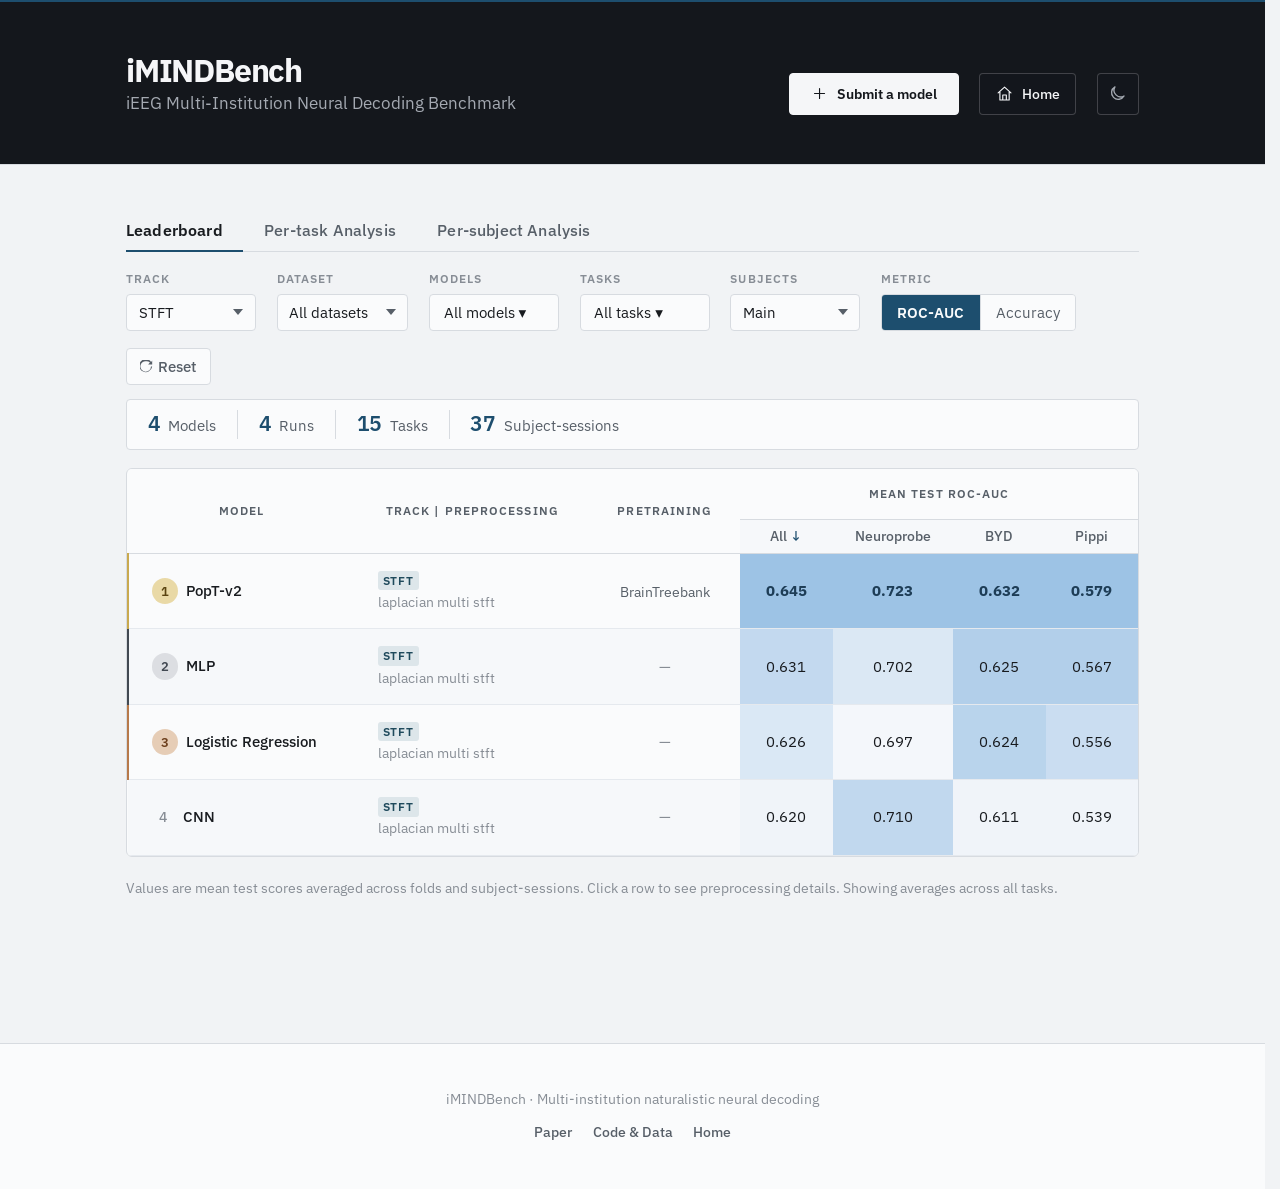
==== commit ffcce8ce: "Add submit page" ====
--- a/leaderboard/index.html
+++ b/leaderboard/index.html
@@ -27,7 +27,7 @@
         </p>
       </a>
       <div class="leaderboard-header-actions">
-        <!-- Hidden until the submission guide goes live.
+        <!-- Hidden until the submission guide goes live. -->
         <a
           class="header-home-link header-home-link--primary"
           href="submit.html"
@@ -37,7 +37,7 @@
           </svg>
           Submit a model
         </a>
-        -->
+       
         <a class="header-home-link" href="/">
           <svg aria-hidden="true" viewBox="0 0 24 24">
             <path d="m3 11 9-8 9 8M5.5 9.5V21h13V9.5M9.5 21v-7h5v7" />
@@ -147,25 +147,25 @@
       </div>
     </section>
 
-    <!-- ===== SUMMARY CARDS ===== -->
-    <section class="summary-cards" aria-label="Summary">
-      <div class="card">
-        <span class="card-value" id="summary-models">—</span>
-        <span class="card-label">Models</span>
-      </div>
-      <div class="card">
-        <span class="card-value" id="summary-runs">—</span>
-        <span class="card-label">Runs</span>
-      </div>
-      <div class="card">
-        <span class="card-value" id="summary-tasks">—</span>
-        <span class="card-label">Tasks</span>
-      </div>
-      <div class="card">
-        <span class="card-value" id="summary-subjects">—</span>
-        <span class="card-label">Subject-sessions</span>
-      </div>
-    </section>
+    <!-- ===== SUMMARY BAR ===== -->
+    <div class="summary-bar" aria-label="Summary">
+      <div class="summary-stat">
+        <span class="summary-value" id="summary-models">—</span>
+        <span class="summary-label">Models</span>
+      </div>
+      <div class="summary-stat">
+        <span class="summary-value" id="summary-runs">—</span>
+        <span class="summary-label">Runs</span>
+      </div>
+      <div class="summary-stat">
+        <span class="summary-value" id="summary-tasks">—</span>
+        <span class="summary-label">Tasks</span>
+      </div>
+      <div class="summary-stat">
+        <span class="summary-value" id="summary-subjects">—</span>
+        <span class="summary-label">Subject-sessions</span>
+      </div>
+    </div>
 
     <!-- ===== LEADERBOARD TAB ===== -->
     <div id="tab-leaderboard" class="tab-panel active" role="tabpanel">
--- a/leaderboard/style.css
+++ b/leaderboard/style.css
@@ -122,7 +122,7 @@
 .main-content {
   max-width: 1320px;
   margin: 0 auto;
-  padding: 0 7rem 5rem;
+  padding: 0 7rem 2.5rem;
 }
 
 /* ============================================================
@@ -176,7 +176,7 @@
   flex-wrap: wrap;
   gap: 0.9rem 1.15rem;
   align-items: flex-end;
-  padding: 2rem 0 1rem;
+  padding: 1rem 0 0.75rem;
 }
 
 .filter-group {
@@ -280,41 +280,42 @@
 }
 
 /* ============================================================
-   SUMMARY CARDS
-   ============================================================ */
-
-.summary-cards {
-  display: flex;
-  gap: 0.85rem;
+   SUMMARY BAR
+   ============================================================ */
+
+.summary-bar {
+  display: flex;
   flex-wrap: wrap;
-  margin: 1.6rem 0 2rem;
-}
-
-.card {
+  align-items: baseline;
+  padding: 0.55rem 1.15rem;
+  margin: 0 0 1rem;
   background: var(--surface);
   border: 1px solid var(--border);
   border-radius: var(--radius);
-  padding: 0.9rem 1.4rem;
-  display: flex;
-  flex-direction: row;
+}
+
+.summary-stat {
+  display: flex;
   align-items: baseline;
-  gap: 0.7rem;
-  min-width: 110px;
-}
-
-.card-value {
-  font-size: 1.4rem;
+  gap: 0.45rem;
+  padding: 0.1rem 1.15rem;
+}
+
+.summary-stat:first-child { padding-left: 0; }
+.summary-stat + .summary-stat { border-left: 1px solid var(--border); }
+
+.summary-value {
+  font-size: 1.15rem;
   font-weight: 600;
   font-variant-numeric: tabular-nums;
   letter-spacing: -0.02em;
   color: var(--accent);
-  line-height: 1;
-}
-
-.card-label {
+  line-height: 1.2;
+}
+
+.summary-label {
   font-size: 0.82rem;
   color: var(--text-muted);
-  line-height: 1;
 }
 
 /* ============================================================
@@ -958,12 +959,12 @@
    SUBMIT PAGE
    ============================================================ */
 
-/* submit.html is prose on the leaderboard chrome, so it needs a measure and
-   heading rhythm that the table page has no use for. */
-/* Margin rather than padding-top: the responsive rules below reset the
+/* submit.html is prose on the leaderboard chrome, so it needs a heading rhythm
+   that the table page has no use for. It keeps .main-content's width so the
+   text lines up with the table and the masthead.
+   Margin rather than padding-top: the responsive rules below reset the
    .main-content padding shorthand. */
 .submit-page {
-  max-width: 46rem;
   margin-top: 3rem;
 }
 
@@ -1085,12 +1086,12 @@
    ============================================================ */
 
 @media (max-width: 1024px) {
-  .main-content { padding: 0 3rem 4rem; }
+  .main-content { padding: 0 3rem 2rem; }
   .header-inner { padding: 0 3rem; }
 }
 
 @media (max-width: 768px) {
-  .main-content { padding: 0 1rem 3rem; }
+  .main-content { padding: 0 1rem 1.75rem; }
   .header-inner {
     align-items: flex-start;
     flex-direction: column;
@@ -1098,10 +1099,10 @@
     padding: 0 1rem;
   }
   .site-title { font-size: 1.3rem; }
-  .summary-cards { gap: 0.5rem; }
-  .card { min-width: 90px; padding: 0.6rem 1rem; }
-  .card-value { font-size: 1.25rem; }
   .filter-bar { gap: 0.6rem 1rem; }
+  .summary-bar { padding: 0.45rem 0.8rem; }
+  .summary-stat { padding: 0.1rem 0.7rem; }
+  .summary-value { font-size: 1.05rem; }
   .modal-card { padding: 1.25rem 1.25rem; }
   .run-config-summary { grid-template-columns: minmax(0, 1fr) 1rem; }
   .run-config-datasets {
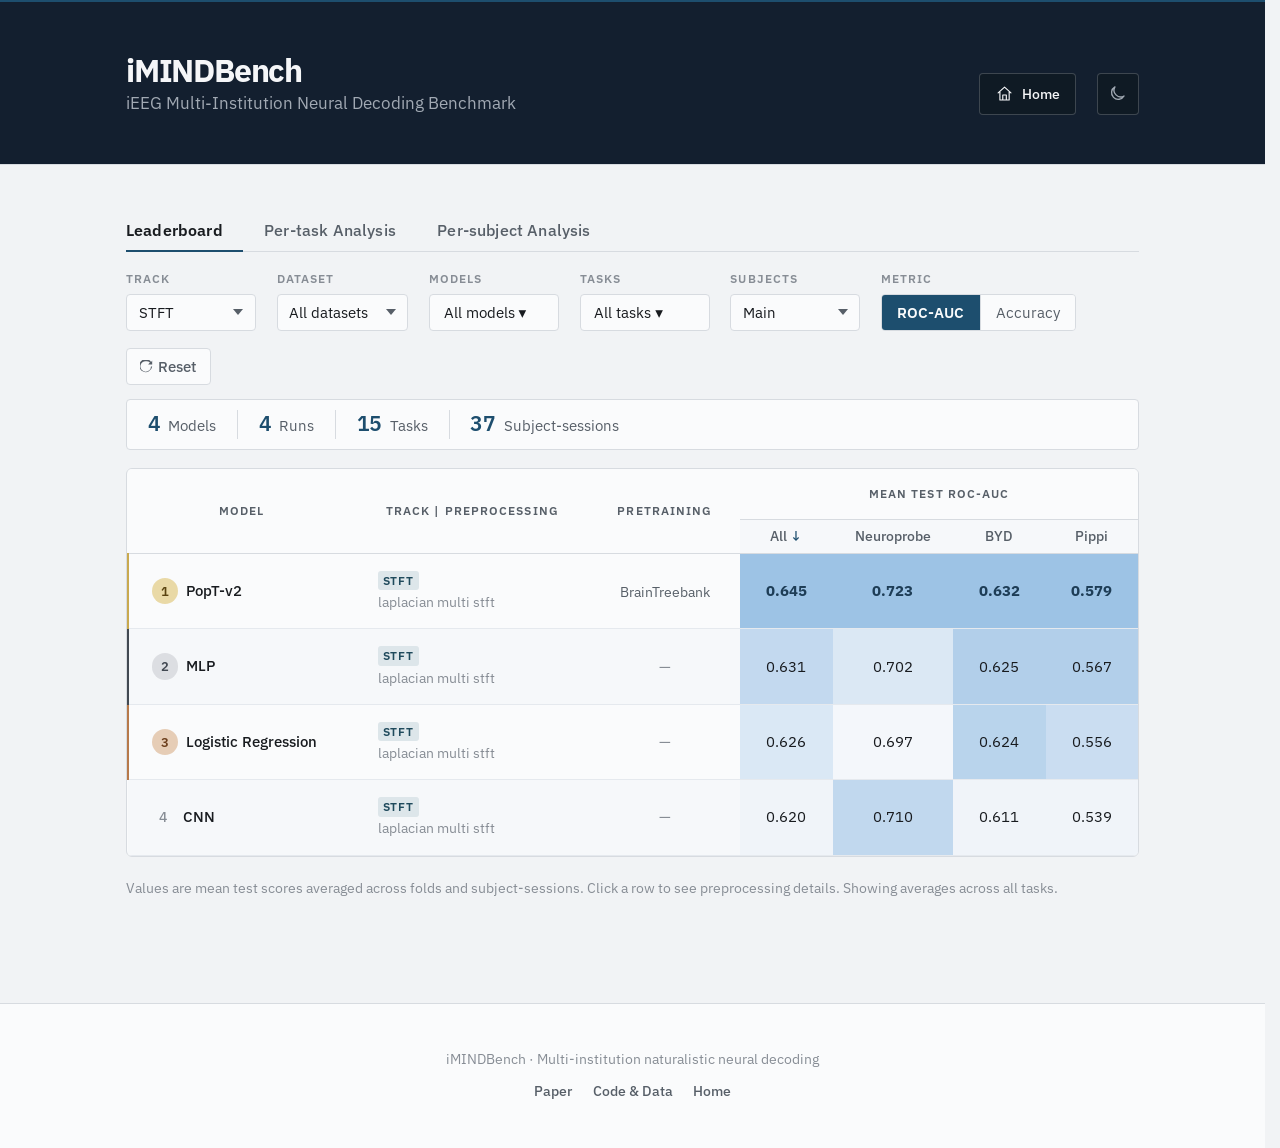
==== commit 517a506c: "Update header color" ====
--- a/leaderboard/index.html
+++ b/leaderboard/index.html
@@ -27,7 +27,7 @@
         </p>
       </a>
       <div class="leaderboard-header-actions">
-        <!-- Hidden until the submission guide goes live. -->
+        <!-- Hidden until the submission guide goes live.
         <a
           class="header-home-link header-home-link--primary"
           href="submit.html"
@@ -37,7 +37,7 @@
           </svg>
           Submit a model
         </a>
-       
+        -->
         <a class="header-home-link" href="/">
           <svg aria-hidden="true" viewBox="0 0 24 24">
             <path d="m3 11 9-8 9 8M5.5 9.5V21h13V9.5M9.5 21v-7h5v7" />
--- a/leaderboard/style.css
+++ b/leaderboard/style.css
@@ -959,12 +959,12 @@
    SUBMIT PAGE
    ============================================================ */
 
-/* submit.html is prose on the leaderboard chrome, so it needs a heading rhythm
-   that the table page has no use for. It keeps .main-content's width so the
-   text lines up with the table and the masthead.
-   Margin rather than padding-top: the responsive rules below reset the
+/* submit.html is prose on the leaderboard chrome, so it needs a measure and
+   heading rhythm that the table page has no use for. */
+/* Margin rather than padding-top: the responsive rules below reset the
    .main-content padding shorthand. */
 .submit-page {
+  max-width: 46rem;
   margin-top: 3rem;
 }
 
--- a/assets/theme.css
+++ b/assets/theme.css
@@ -28,13 +28,14 @@
   --border-light: #e5e9ee;
 
   /* Masthead band: an ink field in both themes, so its foreground colors are
-     fixed here rather than following --text / --surface. */
-  --masthead: #14171c;
+     fixed here rather than following --text / --surface. Held on the accent's
+     hue so the band reads as navy rather than as a neutral black. */
+  --masthead: #131f2f;
   --masthead-text: #f5f6f8;
-  --masthead-muted: #a4a9b1;
+  --masthead-muted: #a1a9b3;
   --masthead-border: rgba(245, 246, 248, 0.2);
   --masthead-hover: rgba(245, 246, 248, 0.09);
-  --masthead-scrim: rgba(20, 23, 28, 0.86);
+  --masthead-scrim: rgba(16, 26, 35, 0.86);
   --hero-signal-rgb: 124, 176, 214;
 
   /* Always-light surface for artwork with a baked-in white background
@@ -114,8 +115,8 @@
   --border-light: #272c33;
 
   /* Sunk below the page so the band still separates from a dark body. */
-  --masthead: #0d1014;
-  --masthead-scrim: rgba(13, 16, 20, 0.86);
+  --masthead: #131f2f;
+  --masthead-scrim: rgba(10, 18, 26, 0.86);
 
   --plate: #e8eaee;
 
@@ -294,7 +295,7 @@
 /* Shared by both pages, so it lives here rather than being duplicated in
    assets/home.css and leaderboard/style.css, which are loaded one per page. */
 .site-footer {
-  margin-top: 5.5rem;
+  margin-top: 3.25rem;
   padding: 2.5rem 1.5rem;
   border-top: 1px solid var(--border);
   color: var(--text-faint);
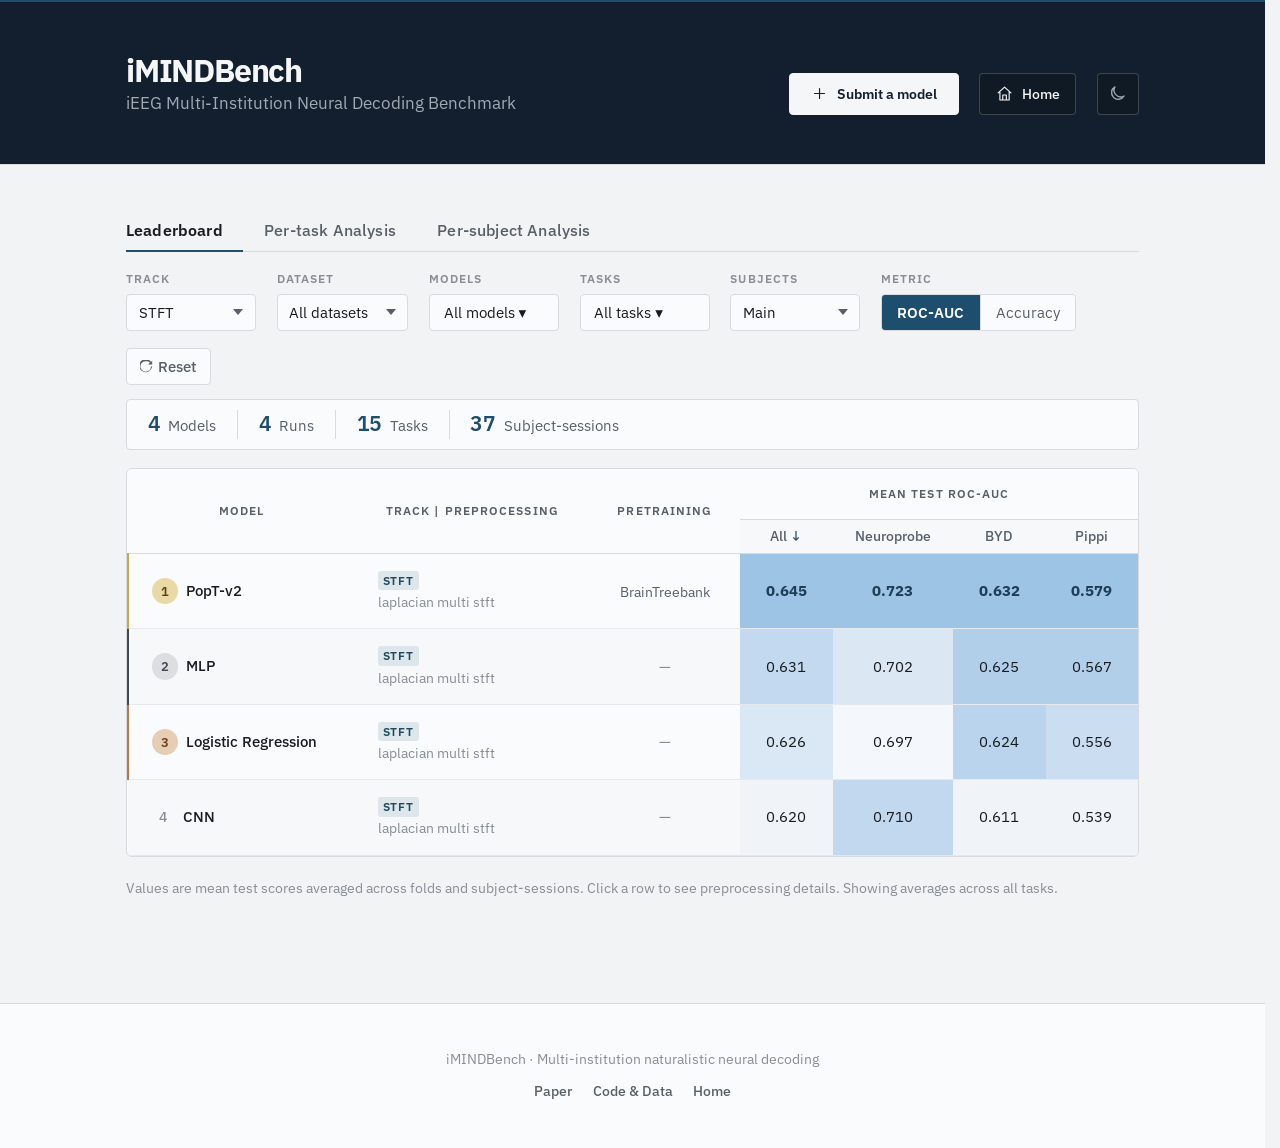
==== commit 920b9c9d: "Submission page (#3) * Add submit page  * Update submission form" ====
--- a/leaderboard/index.html
+++ b/leaderboard/index.html
@@ -27,7 +27,7 @@
         </p>
       </a>
       <div class="leaderboard-header-actions">
-        <!-- Hidden until the submission guide goes live.
+        <!-- Hidden until the submission guide goes live. -->
         <a
           class="header-home-link header-home-link--primary"
           href="submit.html"
@@ -37,7 +37,7 @@
           </svg>
           Submit a model
         </a>
-        -->
+       
         <a class="header-home-link" href="/">
           <svg aria-hidden="true" viewBox="0 0 24 24">
             <path d="m3 11 9-8 9 8M5.5 9.5V21h13V9.5M9.5 21v-7h5v7" />
--- a/leaderboard/style.css
+++ b/leaderboard/style.css
@@ -959,18 +959,27 @@
    SUBMIT PAGE
    ============================================================ */
 
-/* submit.html is prose on the leaderboard chrome, so it needs a measure and
-   heading rhythm that the table page has no use for. */
-/* Margin rather than padding-top: the responsive rules below reset the
+/* submit.html is prose on the leaderboard chrome, so it needs a heading rhythm
+   that the table page has no use for. It keeps .main-content's width so the
+   text lines up with the table and the masthead.
+   Margin rather than padding-top: the responsive rules below reset the
    .main-content padding shorthand. */
 .submit-page {
-  max-width: 46rem;
   margin-top: 3rem;
 }
 
+/* The opening lines carry the page's entry point, so the heading and lead use
+   the homepage scale rather than the smaller instruction type below them. */
 .submit-page h2 {
-  font-size: 1.5rem;
-  margin-bottom: 0.9rem;
+  /* font-size: clamp(1.5rem, 3.6vw, 1.85rem); */
+  line-height: 1.2;
+  margin-bottom: 0.7rem;
+}
+
+.submit-intro p:not(.submit-cta-row) {
+  /* max-width: 760px; */
+  color: var(--text); 
+   font-size: 1.12rem;
 }
 
 .submit-page h3 {
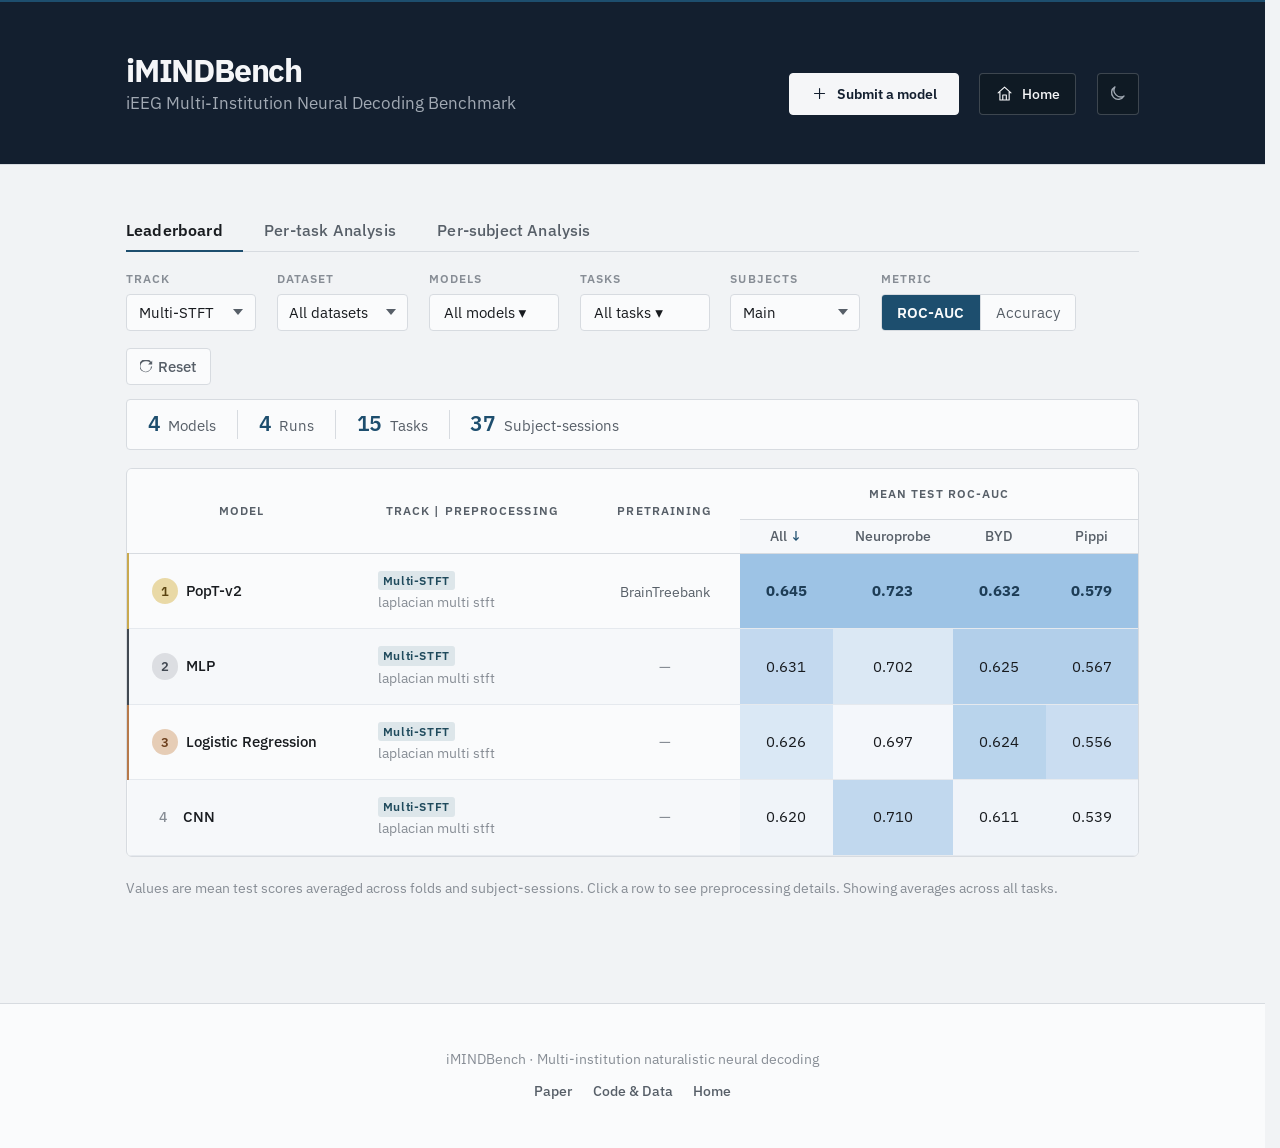
==== commit 47fe5189: "Classify preprocessing tracks from configuration and validate eligibility" ====
--- a/leaderboard/index.html
+++ b/leaderboard/index.html
@@ -20,7 +20,7 @@
   <!-- ===== HEADER ===== -->
   <header class="site-header">
     <div class="header-inner">
-      <a class="site-home-link" href="/" aria-label="Return to the iMINDBench homepage">
+      <a class="site-home-link" href="../index.html" aria-label="Return to the iMINDBench homepage">
         <h1 class="site-title">iMINDBench</h1>
         <p class="site-subtitle">
           iEEG Multi-Institution Neural Decoding Benchmark
@@ -38,7 +38,7 @@
           Submit a model
         </a>
        
-        <a class="header-home-link" href="/">
+        <a class="header-home-link" href="../index.html">
           <svg aria-hidden="true" viewBox="0 0 24 24">
             <path d="m3 11 9-8 9 8M5.5 9.5V21h13V9.5M9.5 21v-7h5v7" />
           </svg>
@@ -79,9 +79,9 @@
         <label class="filter-label" for="filter-track">Track</label>
         <select id="filter-track" class="filter-select">
           <option value="all">All tracks</option>
-          <option value="STFT">STFT</option>
-          <option value="WAV">WAV</option>
-          <option value="Other">Other</option>
+          <option value="STFT">Multi-STFT</option>
+          <option value="WAV">Waveform</option>
+          <option value="Other">Custom</option>
         </select>
       </div>
 
@@ -216,9 +216,9 @@
   <footer class="site-footer">
     <p>iMINDBench &middot; Multi-institution naturalistic neural decoding</p>
     <nav class="footer-links" aria-label="Footer">
-      <a href="https://arxiv.org/" target="_blank" rel="noopener noreferrer">Paper</a>
+      <a href="http://arxiv.org/abs/2609.18104" target="_blank" rel="noopener noreferrer">Paper</a>
       <a href="https://github.com/imindbench/iMINDBench" target="_blank" rel="noopener noreferrer">Code &amp; Data</a>
-      <a href="/">Home</a>
+      <a href="../index.html">Home</a>
     </nav>
   </footer>
 
@@ -231,7 +231,8 @@
     </div>
   </div>
 
-  <!-- App logic loads checked-in data artifacts over HTTP. -->
+  <!-- Generated from the canonical JSON artifacts for HTTPS and file:// use. -->
+  <script src="data_bundle.js"></script>
   <script src="app.js"></script>
 
 </body>
--- a/leaderboard/style.css
+++ b/leaderboard/style.css
@@ -1077,6 +1077,83 @@
 .submit-cta-secondary {
   font-size: 0.84rem;
   font-weight: 500;
+}
+
+.submit-output-callout {
+  display: flex;
+  align-items: center;
+  justify-content: space-between;
+  gap: 2rem;
+  margin-top: 2.2rem;
+  padding: 1.4rem 1.5rem;
+  border: 2px solid var(--accent);
+  border-radius: var(--radius-lg);
+  background: var(--accent-light);
+  box-shadow: var(--shadow-md);
+}
+
+.submit-output-callout h3 {
+  margin-bottom: 0.35rem;
+  color: var(--text);
+  font-size: 1.18rem;
+}
+
+.submit-output-callout p:last-child {
+  max-width: 660px;
+  margin-bottom: 0;
+  color: var(--text-muted);
+}
+
+.submit-output-link {
+  display: inline-flex;
+  flex: 0 0 auto;
+  align-items: center;
+  gap: 0.55rem;
+  padding: 0.7rem 1rem;
+  border: 1px solid var(--accent);
+  border-radius: var(--radius);
+  color: var(--accent-contrast);
+  background: var(--accent);
+  font-size: 0.84rem;
+  font-weight: 600;
+  text-decoration: none;
+  transition: background 0.15s ease, border-color 0.15s ease;
+}
+
+.submit-output-link:hover {
+  border-color: var(--accent-dark);
+  color: var(--accent-contrast);
+  background: var(--accent-dark);
+}
+
+.submit-output-link svg {
+  width: 1rem;
+  height: 1rem;
+  fill: none;
+  stroke: currentColor;
+  stroke-linecap: round;
+  stroke-linejoin: round;
+  stroke-width: 1.8;
+}
+
+.submit-final-cta {
+  margin-top: 2.6rem;
+  padding: 1.5rem;
+  border-top: 3px solid var(--accent);
+  border-radius: var(--radius-lg);
+  background: var(--surface);
+  box-shadow: var(--shadow-md);
+  text-align: center;
+}
+
+.submit-final-cta h3 {
+  margin-bottom: 0.35rem;
+  color: var(--text);
+  font-size: 1.18rem;
+}
+
+.submit-final-cta p {
+  margin-bottom: 1rem;
 }
 
 /* ============================================================
@@ -1120,4 +1197,9 @@
     justify-content: flex-start;
   }
   .run-config-chevron { grid-column: 2; grid-row: 1; }
-}
+  .submit-output-callout {
+    align-items: flex-start;
+    flex-direction: column;
+    gap: 1rem;
+  }
+}
